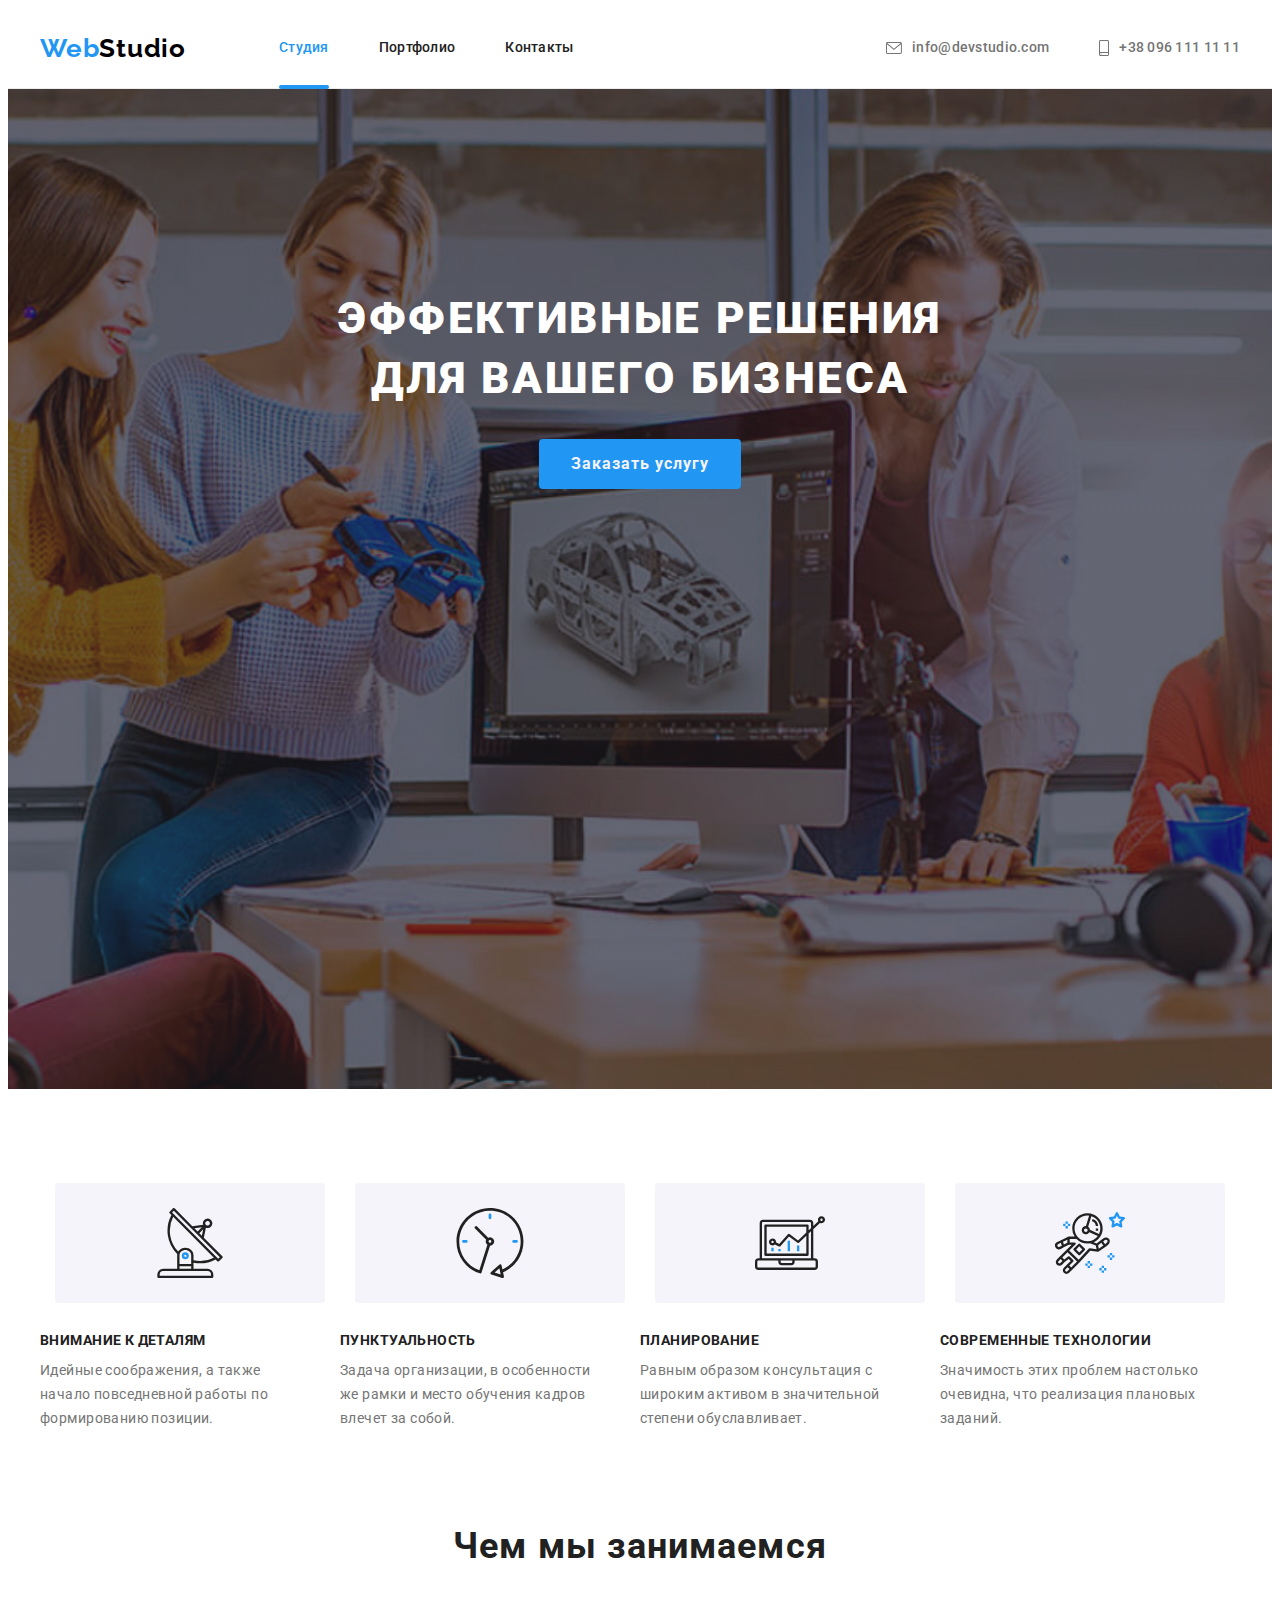
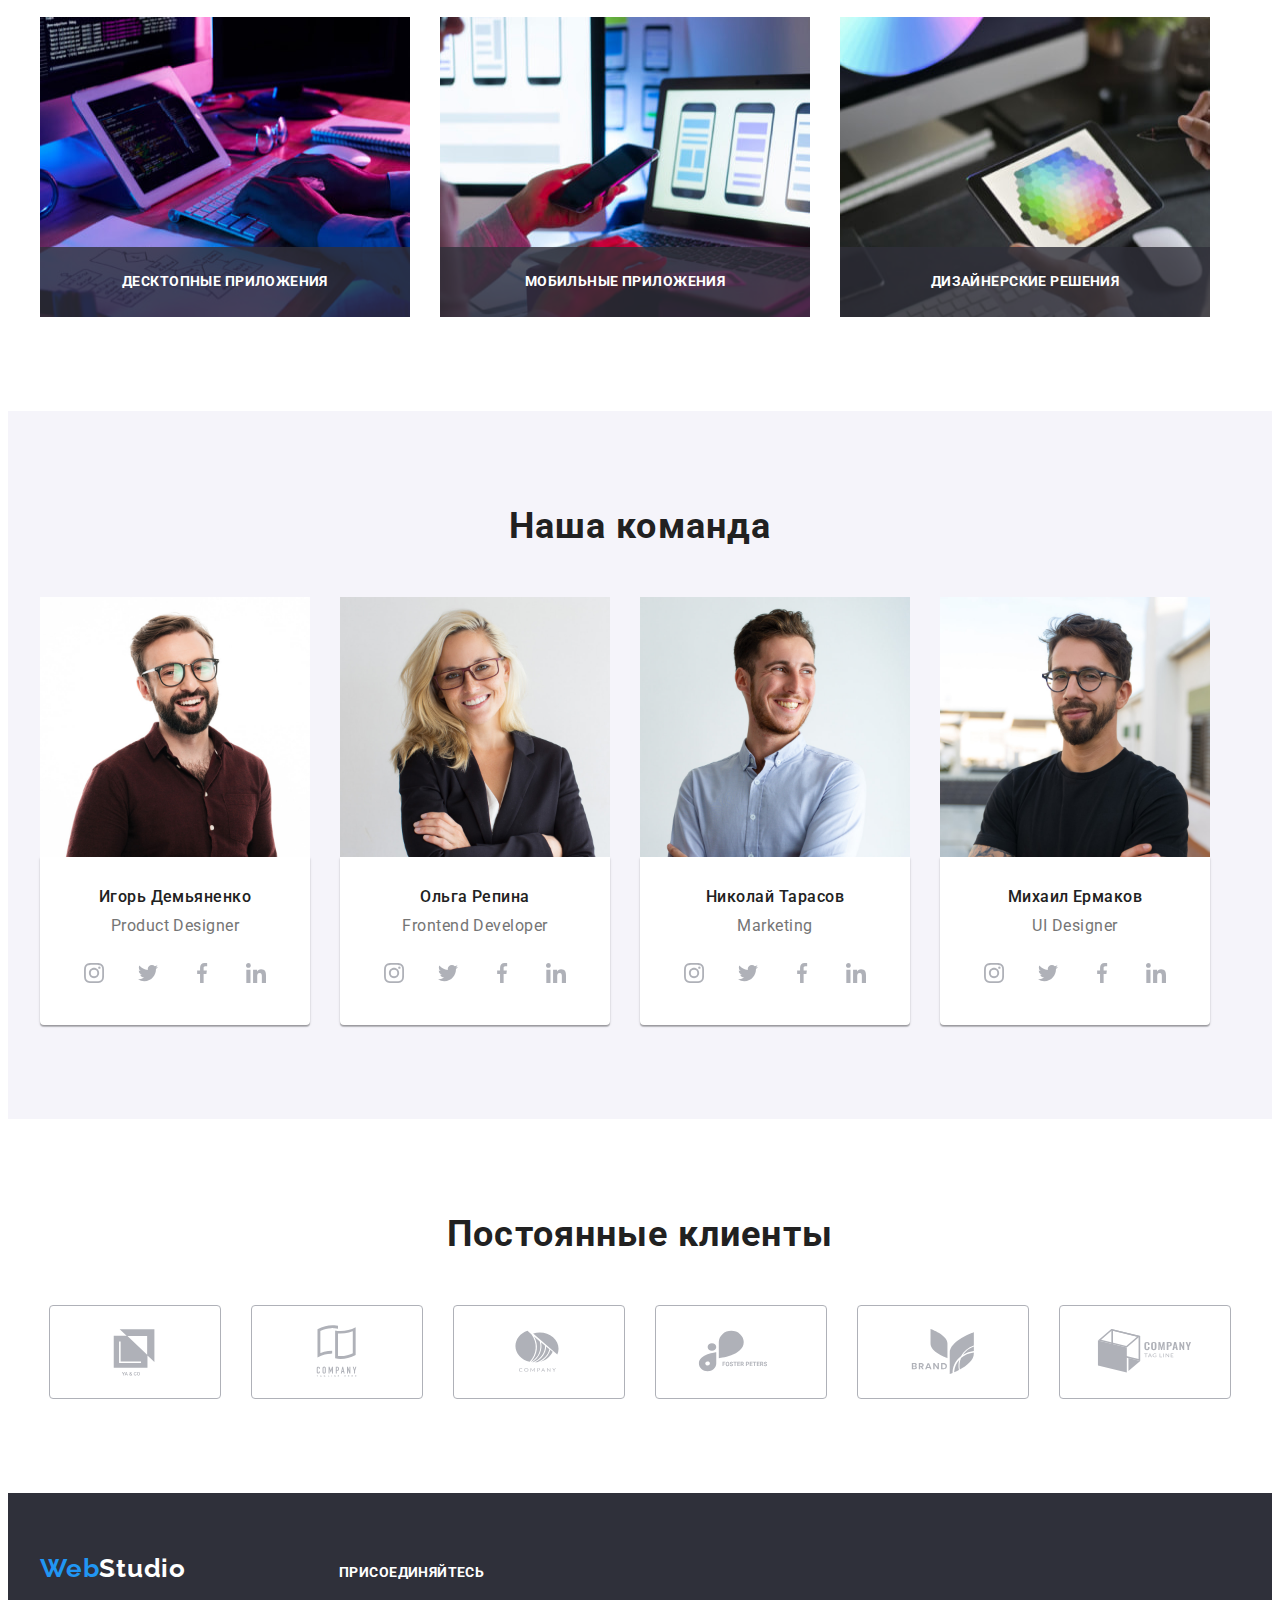
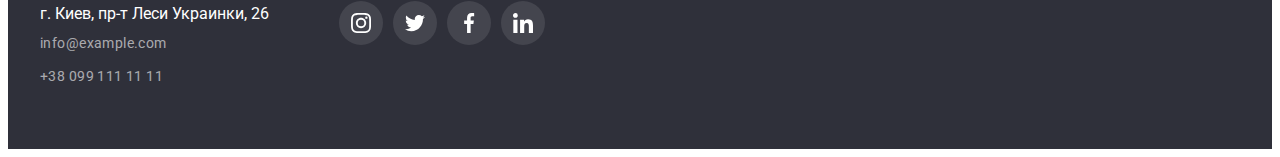
==== index.html @ b703f747 "Initial commit" ====
<!DOCTYPE html>
<html lang="ru">
  <head>
    <meta charset="UTF-8" />
    <meta http-equiv="X-UA-Compatible" content="IE=edge" />
    <meta name="viewport" content="width=device-width, initial-scale=1.0" />
    <title>Web studio</title>
    <link rel="preconnect" href="https://fonts.googleapis.com" />
    <link rel="preconnect" href="https://fonts.gstatic.com" crossorigin />
    <link
      href="https://fonts.googleapis.com/css2?family=Raleway:wght@700&family=Roboto:wght@400;500;700;900&display=swap"
      rel="stylesheet"
    />
    <link
      rel="stylesheet"
      href="https://cdnjs.cloudflare.com/ajax/libs/modern-normalize/1.1.0/modern-normalize.min.css"
      integrity="sha512-wpPYUAdjBVSE4KJnH1VR1HeZfpl1ub8YT/NKx4PuQ5NmX2tKuGu6U/JRp5y+Y8XG2tV+wKQpNHVUX03MfMFn9Q=="
      crossorigin="anonymous"
      referrerpolicy="no-referrer"
    />
    <link rel="stylesheet" href="./css/styles.css" />
  </head>

  <body data-page>
    <!-- Header section -->

    <header class="header">
      <div class="container header-container">
        <a class="logo link" href="./index.html" lang="en"
          >Web<span class="header-logo">Studio</span>
        </a>
        <nav class="header-nav">
          <ul class="header-list list">
            <li class="header-item">
              <a class="header-link link header-link-current" href="./index.html">Студия</a>
            </li>
            <li class="header-item">
              <a class="header-link link" href="./portfolio.html">Портфолио</a>
            </li>
            <li class="header-item"><a class="header-link link" href="#Контакты">Контакты</a></li>
          </ul>
        </nav>
        <ul class="header-contacts list">
          <li class="header-mail">
            <a class="mail-link link" href="mailto:info@devstudio.com"
              ><svg width="16" height="12" class="contact-icon">
                <use href="./images/icons.svg#mail"></use>
              </svg>
              info@devstudio.com</a
            >
          </li>
          <li class="header-phone">
            <a class="phone-link link" href="tel:+380961111111"
              ><svg width="10" height="16" class="contact-icon">
                <use href="./images/icons.svg#smartphone"></use>
              </svg>
              +38 096 111 11 11</a
            >
          </li>
        </ul>
      </div>
    </header>

    <!-- Main section -->
    <main class="main">
      <!-- Hero section -->
      <section class="hero">
        <div class="container">
          <h1 class="hero-title">Эффективные решения для вашего бизнеса</h1>
          <button class="hero-btn" type="button" data-modal-open>Заказать услугу</button>
        </div>
      </section>

      <!-- Benefits section -->
      <section class="benefits section">
        <div class="container benefits-container">
          <ul class="benefits-logo-list list">
            <li class="benefits-logo-item">
              <div class="benefits-logo-container">
                <svg class="benefits-icon" width="70" height="70">
                  <use href="./images/icons.svg#antenna"></use>
                </svg>
              </div>
            </li>
            <li class="benefits-logo-item">
              <div class="benefits-logo-container">
                <svg class="benefits-icon" width="70" height="70">
                  <use href="./images/icons.svg#clock"></use>
                </svg>
              </div>
            </li>
            <li class="benefits-logo-item">
              <div class="benefits-logo-container">
                <svg class="benefits-icon" width="70" height="70">
                  <use href="./images/icons.svg#diagram"></use>
                </svg>
              </div>
            </li>
            <li class="benefits-logo-item">
              <div class="benefits-logo-container">
                <svg class="benefits-icon" width="70" height="70">
                  <use href="./images/icons.svg#astronaut"></use>
                </svg>
              </div>
            </li>
          </ul>
          <h2 class="visually-hidden">Особенности</h2>
          <ul class="benefits-list list">
            <li class="benefits-item">
              <h3 class="benefits-title">Внимание к деталям</h3>
              <p class="benefits-text">
                Идейные соображения, а также начало повседневной работы по формированию позиции.
              </p>
            </li>
            <li class="benefits-item">
              <h3 class="benefits-title">Пунктуальность</h3>
              <p class="benefits-text">
                Задача организации, в особенности же рамки и место обучения кадров влечет за собой.
              </p>
            </li>
            <li class="benefits-item">
              <h3 class="benefits-title">Планирование</h3>
              <p class="benefits-text">
                Равным образом консультация с широким активом в значительной степени обуславливает.
              </p>
            </li>
            <li class="benefits-item">
              <h3 class="benefits-title">Современные технологии</h3>
              <p class="benefits-text">
                Значимость этих проблем настолько очевидна, что реализация плановых заданий.
              </p>
            </li>
          </ul>
        </div>
      </section>

      <!-- About section -->
      <section class="about section">
        <div class="container about-container">
          <h2 class="about-title">Чем мы занимаемся</h2>
          <ul class="about-list list">
            <li class="about-item">
              <img
                class="about-img"
                src="./images/about-work/code.jpg"
                width="370"
                height="300"
                alt="Набор кода"
              />
              <div class="label">
                <p class="label-text">Десктопные приложения</p>
              </div>
            </li>

            <li class="about-item">
              <img
                class="about-img"
                src="./images/about-work/phone-design.jpg"
                width="370"
                height="300"
                alt="Дизайн телефон"
              />
              <div class="label">
                <p class="label-text">Мобильные приложения</p>
              </div>
            </li>

            <li class="about-item">
              <img
                class="about-img"
                src="./images/about-work/graphics.jpg"
                width="370"
                height="300"
                alt="Планшет графика"
              />
              <div class="label">
                <p class="label-text">Дизайнерские решения</p>
              </div>
            </li>
          </ul>
        </div>
      </section>

      <!-- Team section -->
      <section class="team section">
        <div class="container">
          <h2 class="team-title">Наша команда</h2>
          <ul class="team-list list">
            <li class="team-item">
              <img
                class="team-img"
                src="./images/our-team/demianenko.jpg"
                width="270"
                height="260"
                alt="Сотрудник"
              />
              <div class="team-card">
                <h3 class="employee-title">Игорь Демьяненко</h3>
                <p class="team-text" lang="en">Product Designer</p>
                <ul class="social-list list">
                  <li class="social-item">
                    <a
                      class="social-link link"
                      href=""
                      target="_blank"
                      rel="noopener noreferrer"
                      aria-label="instagram"
                    >
                      <svg class="social-icon" width="20" height="20">
                        <use href="./images/icons.svg#instagram"></use>
                      </svg>
                    </a>
                  </li>
                  <li class="social-item">
                    <a
                      class="social-link link"
                      href=""
                      target="_blank"
                      rel="noopener noreferrer"
                      aria-label="twitter"
                    >
                      <svg class="social-icon" width="20" height="20">
                        <use href="./images/icons.svg#twitter"></use>
                      </svg>
                    </a>
                  </li>
                  <li class="social-item">
                    <a
                      class="social-link link"
                      href=""
                      target="_blank"
                      rel="noopener noreferrer"
                      aria-label="facebook"
                    >
                      <svg class="social-icon" width="20" height="20">
                        <use href="./images/icons.svg#facebook"></use>
                      </svg>
                    </a>
                  </li>
                  <li class="social-item">
                    <a
                      class="social-link link"
                      href=""
                      target="_blank"
                      rel="noopener noreferrer"
                      aria-label="instagram"
                    >
                      <svg class="social-icon" width="20" height="20">
                        <use href="./images/icons.svg#linkedin"></use>
                      </svg>
                    </a>
                  </li>
                </ul>
              </div>
            </li>
            <li class="team-item">
              <img
                class="team-img"
                src="./images/our-team/repina.jpg"
                width="270"
                height="260"
                alt="Сотрудник"
              />
              <div class="team-card">
                <h3 class="employee-title">Ольга Репина</h3>
                <p class="team-text" lang="en">Frontend Developer</p>
                <ul class="social-list list">
                  <li class="social-item">
                    <a
                      class="social-link link"
                      href=""
                      target="_blank"
                      rel="noopener noreferrer"
                      aria-label="instagram"
                    >
                      <svg class="social-icon" width="20" height="20">
                        <use href="./images/icons.svg#instagram"></use>
                      </svg>
                    </a>
                  </li>
                  <li class="social-item">
                    <a
                      class="social-link link"
                      href=""
                      target="_blank"
                      rel="noopener noreferrer"
                      aria-label="twitter"
                    >
                      <svg class="social-icon" width="20" height="20">
                        <use href="./images/icons.svg#twitter"></use>
                      </svg>
                    </a>
                  </li>
                  <li class="social-item">
                    <a
                      class="social-link link"
                      href=""
                      target="_blank"
                      rel="noopener noreferrer"
                      aria-label="facebook"
                    >
                      <svg class="social-icon" width="20" height="20">
                        <use href="./images/icons.svg#facebook"></use>
                      </svg>
                    </a>
                  </li>
                  <li class="social-item">
                    <a
                      class="social-link link"
                      href=""
                      target="_blank"
                      rel="noopener noreferrer"
                      aria-label="likedin"
                    >
                      <svg class="social-icon" width="20" height="20">
                        <use href="./images/icons.svg#linkedin"></use>
                      </svg>
                    </a>
                  </li>
                </ul>
              </div>
            </li>
            <li class="team-item">
              <img
                class="team-img"
                src="./images/our-team/tarasov.jpg"
                width="270"
                height="260"
                alt="Сотрудник"
              />
              <div class="team-card">
                <h3 class="employee-title">Николай Тарасов</h3>
                <p class="team-text" lang="en">Marketing</p>
                <ul class="social-list list">
                  <li class="social-item">
                    <a
                      class="social-link"
                      href=""
                      target="_blank"
                      rel="noopener noreferrer"
                      aria-label="instagram"
                    >
                      <svg class="social-icon" width="20" height="20">
                        <use href="./images/icons.svg#instagram"></use>
                      </svg>
                    </a>
                  </li>
                  <li class="social-item">
                    <a
                      class="social-link link"
                      href=""
                      target="_blank"
                      rel="noopener noreferrer"
                      aria-label="twitter"
                    >
                      <svg class="social-icon" width="20" height="20">
                        <use href="./images/icons.svg#twitter"></use>
                      </svg>
                    </a>
                  </li>
                  <li class="social-item">
                    <a
                      class="social-link link"
                      href=""
                      target="_blank"
                      rel="noopener noreferrer"
                      aria-label="facebook"
                    >
                      <svg class="social-icon" width="20" height="20">
                        <use href="./images/icons.svg#facebook"></use>
                      </svg>
                    </a>
                  </li>
                  <li class="social-item">
                    <a
                      class="social-link link"
                      href=""
                      target="_blank"
                      rel="noopener noreferrer"
                      aria-label="linkedin"
                    >
                      <svg class="social-icon" width="20" height="20">
                        <use href="./images/icons.svg#linkedin"></use>
                      </svg>
                    </a>
                  </li>
                </ul>
              </div>
            </li>
            <li class="team-item">
              <img
                class="team-img"
                src="./images/our-team/ermakov.jpg"
                width="270"
                height="260"
                alt="Сотрудник"
              />
              <div class="team-card">
                <h3 class="employee-title">Михаил Ермаков</h3>
                <p class="team-text" lang="en">UI Designer</p>
                <ul class="social-list list">
                  <li class="social-item">
                    <a
                      class="social-link"
                      href=""
                      target="_blank"
                      rel="noopener noreferrer"
                      aria-label="instagram"
                    >
                      <svg class="social-icon" width="20" height="20">
                        <use href="./images/icons.svg#instagram"></use>
                      </svg>
                    </a>
                  </li>
                  <li class="social-item">
                    <a
                      class="social-link link"
                      href=""
                      target="_blank"
                      rel="noopener noreferrer"
                      aria-label="twitter"
                    >
                      <svg class="social-icon" width="20" height="20">
                        <use href="./images/icons.svg#twitter"></use>
                      </svg>
                    </a>
                  </li>
                  <li class="social-item">
                    <a
                      class="social-link link"
                      href=""
                      target="_blank"
                      rel="noopener noreferrer"
                      aria-label="facebook"
                    >
                      <svg class="social-icon" width="20" height="20">
                        <use href="./images/icons.svg#facebook"></use>
                      </svg>
                    </a>
                  </li>
                  <li class="social-item">
                    <a
                      class="social-link link"
                      href=""
                      target="_blank"
                      rel="noopener noreferrer"
                      aria-label="linkedin"
                    >
                      <svg class="social-icon" width="20" height="20">
                        <use href="./images/icons.svg#linkedin"></use>
                      </svg>
                    </a>
                  </li>
                </ul>
              </div>
            </li>
          </ul>
        </div>
      </section>

      <!-- Clients -->
      <section class="clients section">
        <div class="container">
          <h2 class="clients-title">Постоянные клиенты</h2>
          <ul class="clients-list list">
            <li class="clients-item">
              <a
                class="clients-link link"
                href=""
                target="_blank"
                rel="noopener noreferrer"
                aria-label="company YA&CO"
              >
                <svg class="clients-icon" width="106" height="60">
                  <use href="./images/icons.svg#logo1"></use>
                </svg>
              </a>
            </li>
            <li class="clients-item">
              <a
                class="clients-link link"
                href=""
                target="_blank"
                rel="noopener noreferrer"
                aria-label="company Tagline Here"
              >
                <svg class="clients-icon" width="106" height="60">
                  <use href="./images/icons.svg#logo2"></use>
                </svg>
              </a>
            </li>
            <li class="clients-item">
              <a
                class="clients-link link"
                href=""
                target="_blank"
                rel="noopener noreferrer"
                aria-label="Company"
              >
                <svg class="clients-icon" width="106" height="60">
                  <use href="./images/icons.svg#logo3"></use>
                </svg>
              </a>
            </li>
            <li class="clients-item">
              <a
                class="clients-link link"
                href=""
                target="_blank"
                rel="noopener noreferrer"
                aria-label="company Foster Peters"
              >
                <svg class="clients-icon" width="106" height="60">
                  <use href="./images/icons.svg#logo4"></use>
                </svg>
              </a>
            </li>
            <li class="clients-item">
              <a
                class="clients-link link"
                href=""
                target="_blank"
                rel="noopener noreferrer"
                aria-label="Company Brand"
              >
                <svg class="clients-icon" width="106" height="60">
                  <use href="./images/icons.svg#logo5"></use>
                </svg>
              </a>
            </li>
            <li class="clients-item">
              <a
                class="clients-link link"
                href=""
                target="_blank"
                rel="noopener noreferrer"
                aria-label="company Tag Line"
              >
                <svg class="clients-icon" width="106" height="60">
                  <use href="./images/icons.svg#logo6"></use>
                </svg>
              </a>
            </li>
          </ul>
        </div>
      </section>
    </main>

    <!-- Footer section -->
    <footer class="footer" id="Контакты">
      <div class="container footer-container">
        <div class="footer-box">
          <a class="logo link" href="./index.html" lang="en"
            >Web<span class="footer-logo">Studio</span>
          </a>
          <address class="footer-address">
            <ul class="footer-list list">
              <li class="footer-item">
                <a
                  class="address-link link"
                  href="https://goo.gl/maps/opvbCCuK2W5cB6Hv9"
                  target="_blank"
                  title="Гугл мaп"
                  rel="_norefferer noopener"
                  >г. Киев, пр-т Леси Украинки, 26</a
                >
              </li>
              <li class="footer-item">
                <a class="footer-link link" href="mailto:info@example.com">info@example.com</a>
              </li>
              <li class="footer-item">
                <a class="footer-link link" href="tel:+380991111111"> +38 099 111 11 11</a>
              </li>
            </ul>
          </address>
        </div>
        <div class="footer-box">
          <h3 class="footer-title">Присоединяйтесь</h3>
          <ul class="box-list list">
            <li class="box-item">
              <a
                class="box-link link"
                href=""
                target="_blank"
                rel="noopener noreferrer"
                aria-label="instagram"
              >
                <svg class="box-icon" width="20" height="20">
                  <use href="./images/icons.svg#instagram"></use>
                </svg>
              </a>
            </li>
            <li class="box-item">
              <a
                class="box-link link"
                href=""
                target="_blank"
                rel="noopener noreferrer"
                aria-label="twitter"
              >
                <svg class="box-icon" width="20" height="20">
                  <use href="./images/icons.svg#twitter"></use>
                </svg>
              </a>
            </li>
            <li class="box-item">
              <a
                class="box-link link"
                href=""
                target="_blank"
                rel="noopener noreferrer"
                aria-label="facebook"
              >
                <svg class="box-icon" width="20" height="20">
                  <use href="./images/icons.svg#facebook"></use>
                </svg>
              </a>
            </li>
            <li class="box-item">
              <a
                class="box-link link"
                href=""
                target="_blank"
                rel="noopener noreferrer"
                aria-label="linkedin"
              >
                <svg class="box-icon" width="20" height="20">
                  <use href="./images/icons.svg#linkedin"></use>
                </svg>
              </a>
            </li>
          </ul>
        </div>
      </div>
    </footer>

    <!-- Modal window -->

    <div class="backdrop is-hidden" data-modal>
      <div class="modal">
        <button class="modal-btn" data-modal-close>
          <svg class="modal-btn-icon" width="18" height="18">
            <use href="./images/icons.svg#close-modal"></use>
          </svg>
        </button>
      </div>
    </div>

    <script src="./js/modal.js"></script>
  </body>
</html>
---- css/styles.css ----
:root {
  /* fonts */
  --main-font: 'Roboto', sans-serif;
  --secondary-font: 'Raleway', sans-serif;
  /* text colors */
  --main-txt-clr: #757575;
  --secondary-light-txt-clr: #ffffff;
  --secondary-dark-txt-clr: #212121;
  --accent-txt-color: #2196f3;
  --logo-txt-clr: #000000;
  /* bg colors */
  --dark-bg-clr: #2f303a;
  --light-bg-clr: #f5f4fa;
  --hover-btn-clt: #188ce8;
  /* others */
  --animation-fast: 250ms cubic-bezier(0.4, 0, 0.2, 1);
}

body {
  font-family: var(--main-font);
  color: var(--main-txt-clr);
}

.no-scroll {
  overflow: hidden;
}

/* Based styles */

.container {
  width: 1200px;
  padding-left: 15px;
  padding-right: 15px;
  margin-left: auto;
  margin-right: auto;
}

.section {
  padding-top: 94px;
  padding-bottom: 94px;
}

.visually-hidden {
  position: absolute;
  width: 1px;
  height: 1px;
  margin: -1px;
  border: 0;
  padding: 0;

  white-space: nowrap;
  clip-path: inset(100%);
  clip: rect(0 0 0 0);
  overflow: hidden;
}

/* Reset styles */

h1,
h2,
h3,
h4,
h5,
h6,
p {
  margin: 0;
}

.link {
  text-decoration: none;
  color: currentColor;
}

.list {
  margin: 0;
  padding: 0;
  list-style: none;
}

img {
  display: block;
}

/* Header section */
.header-container {
  display: flex;
  align-items: center;
}

.logo {
  font-family: 'Raleway';
  font-style: normal;
  font-weight: 700;
  font-size: 26px;
  line-height: 1.19;
  letter-spacing: 0.03em;
  color: var(--accent-txt-color);
}

.header-logo {
  color: var(--logo-txt-clr);
}

.header-nav {
  margin-right: auto;
  margin-left: 93px;
}

.header-list {
  display: flex;
  gap: 50px;
}

.header-item {
  position: relative;
}

.header-contacts {
  display: flex;
}

.header-mail {
  margin-right: 50px;
}

.header-link,
.mail-link,
.phone-link {
  padding-top: 32px;
  padding-bottom: 32px;
  display: block;
  font-weight: 500;
  font-size: 14px;
  line-height: 1.14;
  letter-spacing: 0.02em;
  color: var(--secondary-dark-txt-clr);
  transition: color var(--animation-fast);
}

.header-link:hover,
.header-link:focus {
  color: var(--accent-txt-color);
}

.header-link-current {
  color: var(--accent-txt-color);
}

.header-link-current::after {
  position: absolute;
  z-index: 100;

  content: '';
  left: 0;
  bottom: -1px;
  width: 100%;
  height: 4px;
  background: var(--accent-txt-color);
  border-radius: 2px;
}

.mail-link,
.phone-link {
  color: inherit;
  display: flex;
  align-items: center;
  transition: color var(--animation-fast);
}

.mail-link:hover,
.mail-link:focus {
  color: var(--accent-txt-color);
}

.phone-link:hover,
.phone-link:focus {
  color: var(--accent-txt-color);
}

.contact-icon {
  fill: currentColor;
  margin-right: 10px;
  justify-content: center;
}

.header {
  border-bottom: 1px solid #ececec;
}

/* hero section */
.hero,
.footer {
  background: var(--dark-bg-clr);
}

.hero {
  padding-top: 200px;
  padding-bottom: 200px;
  max-width: 1600px;
  height: 600px;
  margin-left: auto;
  margin-right: auto;
  background-image: linear-gradient(to right, rgba(47, 48, 58, 0.4), rgba(47, 48, 58, 0.4)),
    url(../images/hero.jpg);
  background-repeat: no-repeat;
  background-position: center;
  background-size: cover;
}

.hero-title {
  max-width: 696px;
  margin: 0 auto;
  margin-bottom: 30px;
  font-weight: 900;
  font-size: 44px;
  line-height: 1.36;
  text-align: center;
  letter-spacing: 0.06em;
  text-transform: uppercase;
  color: var(--secondary-light-txt-clr);
}

.hero-btn,
.portfolio-btn {
  font-family: inherit;
  cursor: pointer;
  border: none;
}

.hero-btn {
  margin: 0 auto;
  display: block;
  min-width: 200px;
  min-height: 50px;
  padding: 10px 32px;
  border-radius: 4px;
  background-color: var(--accent-txt-color);
  font-weight: 700;
  font-size: 16px;
  line-height: 1.88;
  letter-spacing: 0.06em;
  color: var(--light-bg-clr);
  transition: background-color var(--animation-fast);
}

.hero-btn:hover,
.hero-btn:focus {
  color: var(--secondary-light-txt-clr);
  background-color: var(--hover-btn-clt);
}

/* Benefits section */

.benefits-logo-list {
  display: flex;
  align-items: center;
  justify-content: center;
  gap: 30px;
  margin-bottom: 30px;
}

.benefits-logo-container {
  display: flex;
  align-items: center;
  justify-content: center;
  width: 270px;
  height: 120px;
  background-color: var(--light-bg-clr);
  border-radius: 4px;
  gap: 30px;
}

.benefits {
  padding-bottom: 0;
}

.benefits-container {
  align-items: center;
}

.benefits-list {
  display: flex;
  gap: 30px;
}

.benefits-item {
  max-width: 270px;
}

.benefits-title {
  margin-bottom: 10px;
  font-weight: 700;
  font-size: 14px;
  line-height: 1.14;
  letter-spacing: 0.03em;
  text-transform: uppercase;
  color: var(--secondary-dark-txt-clr);
}

.benefits-text {
  font-size: 14px;
  line-height: 1.71;
  letter-spacing: 0.03em;
}

/* About section */

.about-list {
  display: flex;
  gap: 30px;
}

.about-item {
  position: relative;
}

.about-title,
.team-title,
.clients-title {
  margin-bottom: 50px;
  font-weight: 700;
  font-size: 36px;
  line-height: 1.17;
  text-align: center;
  letter-spacing: 0.03em;
  color: var(--secondary-dark-txt-clr);
}

.label {
  display: flex;
  align-items: center;
  justify-content: center;
  position: absolute;
  left: 0;
  bottom: 0;
  width: 100%;
  height: 70px;
  background: rgba(47, 48, 58, 0.8);
}

.label-text {
  font-weight: 700;
  font-size: 14px;
  line-height: 1.14;
  letter-spacing: 0.03em;
  text-transform: uppercase;
  color: var(--secondary-light-txt-clr);
}

/* Team section */

.team {
  background: var(--light-bg-clr);
}

.team-list {
  display: flex;
  flex-wrap: wrap;
  gap: 30px;
}
/* .team-list {
  flex-basis: calc((100% - 30px * 3) / 4);
} */
.team-card {
  padding: 30px 5px 30px 5px;
  border-radius: 0px 0px 4px 4px;
  background: #ffffff;
  box-shadow: 0px 1px 3px rgba(0, 0, 0, 0.12), 0px 1px 1px rgba(0, 0, 0, 0.14),
    0px 2px 1px rgba(0, 0, 0, 0.2);
}

.employee-title {
  margin-bottom: 10px;
  font-weight: 500;
  font-size: 16px;
  line-height: 1.19;
  text-align: center;
  letter-spacing: 0.03em;
  color: var(--secondary-dark-txt-clr);
}

.team-text {
  font-size: 16px;
  line-height: 1.19;
  text-align: center;
  letter-spacing: 0.03em;
  margin-bottom: 16px;
}

.social-list {
  display: flex;
  align-items: center;
  justify-content: center;
  gap: 10px;
}

.social-link {
  display: flex;
  align-items: center;
  justify-content: center;
  color: var(--main-txt-clr);
  width: 44px;
  height: 44px;
  background-color: #ffffff;
  border-radius: 50%;
  transition: background-color var(--animation-fast);
}

.social-icon {
  fill: #afb1b8;
  transition: fill var(--animation-fast);
}

.social-link:hover,
.social-link:focus {
  background-color: #2196f3;
}

.social-link:hover .social-icon {
  fill: #ffffff;
}

.social-link:focus .social-icon {
  fill: #ffffff;
}

/* Clients section */

.clients-list {
  display: flex;
  align-items: center;
  justify-content: center;
  gap: 30px;
}

.clients-link {
  display: flex;
  align-items: center;
  justify-content: center;
  width: 170px;
  height: 92px;
  border: 1px solid #afb1b8;
  border-radius: 4px;
  transition: border var(--animation-fast);
}

.clients-link:hover,
.clients-link:focus {
  border: 1px solid #2196f3;
}

.clients-link:hover .clients-icon {
  fill: #2196f3;
}

.clients-link:focus .clients-icon {
  fill: #2196f3;
}

.clients-icon {
  fill: #afb1b8;
  transition: fill var(--animation-fast);
}

/* Footer section */

.footer-logo {
  color: var(--secondary-light-txt-clr);
}

.footer {
  padding-top: 60px;
  padding-bottom: 60px;
}

.footer-item {
  margin-bottom: 9px;
}

.footer-item:last-child {
  margin-bottom: 0;
}

.footer-address {
  margin-top: 20px;
}

.address-link {
  font-style: normal;
  color: var(--secondary-light-txt-clr);
}

.footer-link {
  font-style: normal;
  font-size: 14px;
  line-height: 1.71;
  letter-spacing: 0.03em;
  color: rgba(255, 255, 255, 0.6);
  transition: color var(--animation-fast);
}

.footer-link:hover,
.footer-link:focus {
  color: var(--secondary-light-txt-clr);
}

.footer-title {
  font-family: 'Roboto';
  font-style: normal;
  font-weight: 700;
  font-size: 14px;
  line-height: 1.14;
  letter-spacing: 0.03em;
  text-transform: uppercase;
  color: var(--secondary-light-txt-clr);
  margin-bottom: 20px;
}

.footer-container {
  display: flex;
  gap: 70px;
  align-items: baseline;
}

.box-list {
  display: flex;
  align-items: center;
  justify-content: center;
  gap: 10px;
}

.box-link {
  display: flex;
  align-items: center;
  justify-content: center;
  width: 44px;
  height: 44px;
  border-radius: 50%;
  background-color: rgba(255, 255, 255, 0.1);
  transition: background-color var(--animation-fast);
}

.box-icon {
  fill: #ffffff;
}

.box-link:hover,
.box-link:focus {
  background-color: #2196f3;
}

/* Portfolio page */

.btn-list {
  display: flex;
  gap: 8px;
  justify-content: center;
  margin-bottom: 50px;
}

.portfolio-btn {
  padding: 6px 22px;
  border-radius: 4px;
  font-weight: 500;
  font-size: 16px;
  line-height: 1.63;
  letter-spacing: 0.03em;
  color: var(--secondary-dark-txt-clr);
  background-color: var(--light-bg-clr);
  transition: background-color var(--animation-fast), color var(--animation-fast),
    box-shadow var(--animation-fast);
}

.portfolio-btn:hover,
.portfolio-btn:focus {
  background-color: var(--accent-txt-color);
  color: var(--secondary-light-txt-clr);
  box-shadow: 0px 3px 1px rgba(0, 0, 0, 0.1), 0px 1px 2px rgba(0, 0, 0, 0.08),
    0px 2px 2px rgba(0, 0, 0, 0.12);
}

.portfolio-list {
  display: flex;
  flex-wrap: wrap;
  gap: 30px;
}

.portfolio-link {
  display: block;
  transition: box-shadow var(--animation-fast);
}

.portfolio-link:hover,
.portfolio-link:focus {
  box-shadow: 0px 1px 1px rgba(0, 0, 0, 0.12), 0px 4px 4px rgba(0, 0, 0, 0.06),
    1px 4px 6px rgba(0, 0, 0, 0.16);
}

.work-item {
  flex-basis: calc((100% - 30px * 2) / 3);
}

.portfolio-title {
  margin-bottom: 4px;
  font-weight: 700;
  font-size: 18px;
  line-height: 2;
  letter-spacing: 0.06em;
  color: var(--secondary-dark-txt-clr);
}

.portfolio-text {
  font-size: 16px;
  line-height: 1.88;
  letter-spacing: 0.03em;
}

.potfolio-border {
  padding: 20px 24px 20px 24px;
  border: 1px solid #eeeeee;
  border-top: none;
}

/* Overlay */

.card-box {
  position: relative;
  overflow: hidden;
}

.overlay {
  position: absolute;
  left: 0;
  top: 0;
  width: 100%;
  height: 100%;
  padding: 63px 24px;
  background-color: rgba(33, 150, 243, 0.9);
  transform: translateY(100%);
  transition: transform var(--animation-fast);
}

.overlay-text {
  text-align: left;
  font-size: 18px;
  line-height: 1.56;
  letter-spacing: 0.03em;
  color: var(--secondary-light-txt-clr);
}

.portfolio-link:hover .overlay {
  transform: translateY(0);
}

.portfolio-link:focus .overlay {
  transform: translateY(0);
}

/* Modal */

.backdrop {
  /* display: flex;
  align-items: center;
  justify-content: center; */
  position: fixed;
  left: 0;
  top: 0;
  width: 100%;
  height: 100%;
  background-color: rgba(0, 0, 0, 0.2);
  z-index: 1000;
  opacity: 1;
  visibility: visible;
  transition: 500ms cubic-bezier(0.4, 0, 0.2, 1);
}

.backdrop.is-hidden {
  opacity: 0;
  visibility: hidden;
  pointer-events: none;
}

.backdrop.is-hidden .modal {
  opacity: 0;
  transform: translate(-50%, -50%) scale(0.3);
}

.modal {
  position: absolute;
  left: 50%;
  top: 50%;
  width: 528px;
  height: 581px;
  background-color: var(--secondary-light-txt-clr);
  box-shadow: 0px 1px 3px rgba(0, 0, 0, 0.12), 0px 1px 1px rgba(0, 0, 0, 0.14),
    0px 2px 1px rgba(0, 0, 0, 0.2);
  border-radius: 4px;
  opacity: 1;
  transform: translate(-50%, -50%) scale(0.9);
  transition: transform 500ms cubic-bezier(0.4, 0, 0.2, 1),
    opacity 500ms cubic-bezier(0.4, 0, 0.2, 1);
}

.modal-btn {
  display: flex;
  align-items: center;
  justify-content: center;
  position: absolute;
  width: 30px;
  height: 30px;
  top: 8px;
  right: 8px;
  padding: 0;
  background-color: var(--secondary-light-txt-clr);
  border-radius: 50%;
  border: 1px solid rgba(0, 0, 0, 0.1);
  cursor: pointer;
}
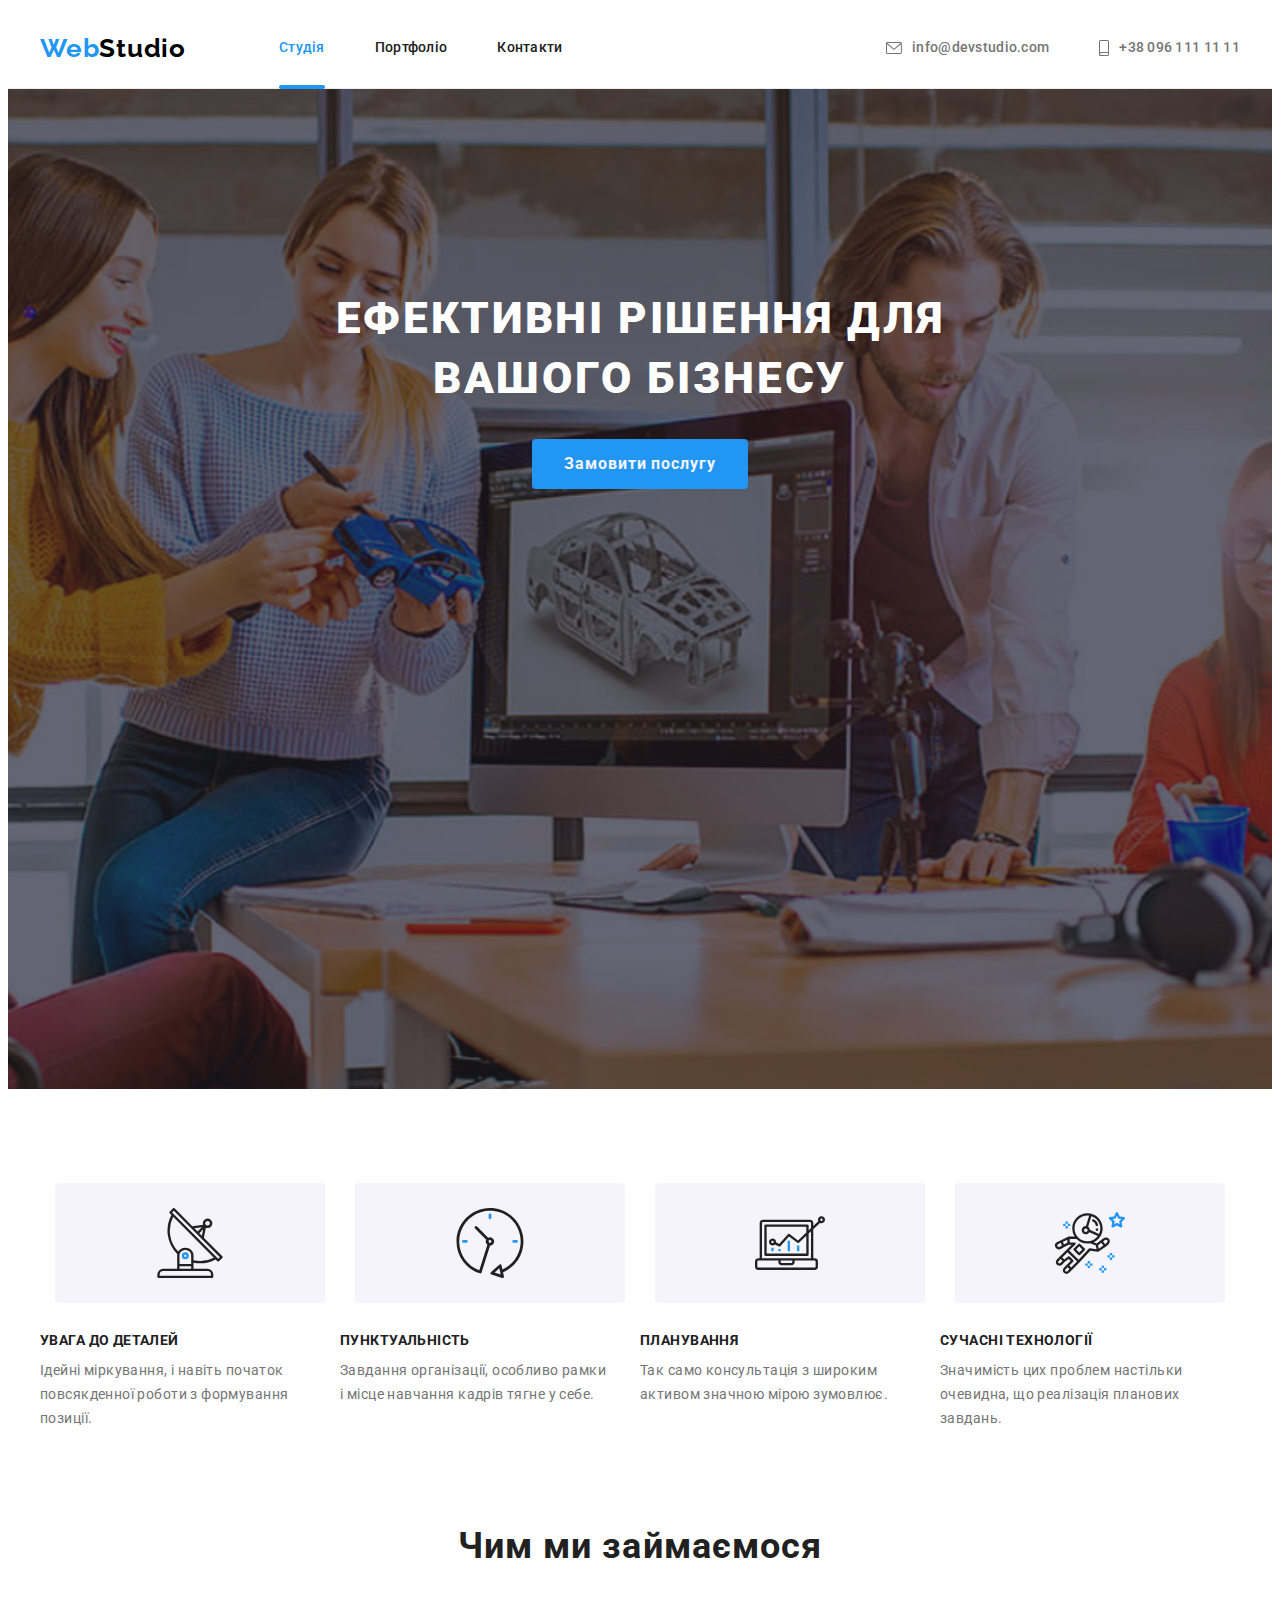
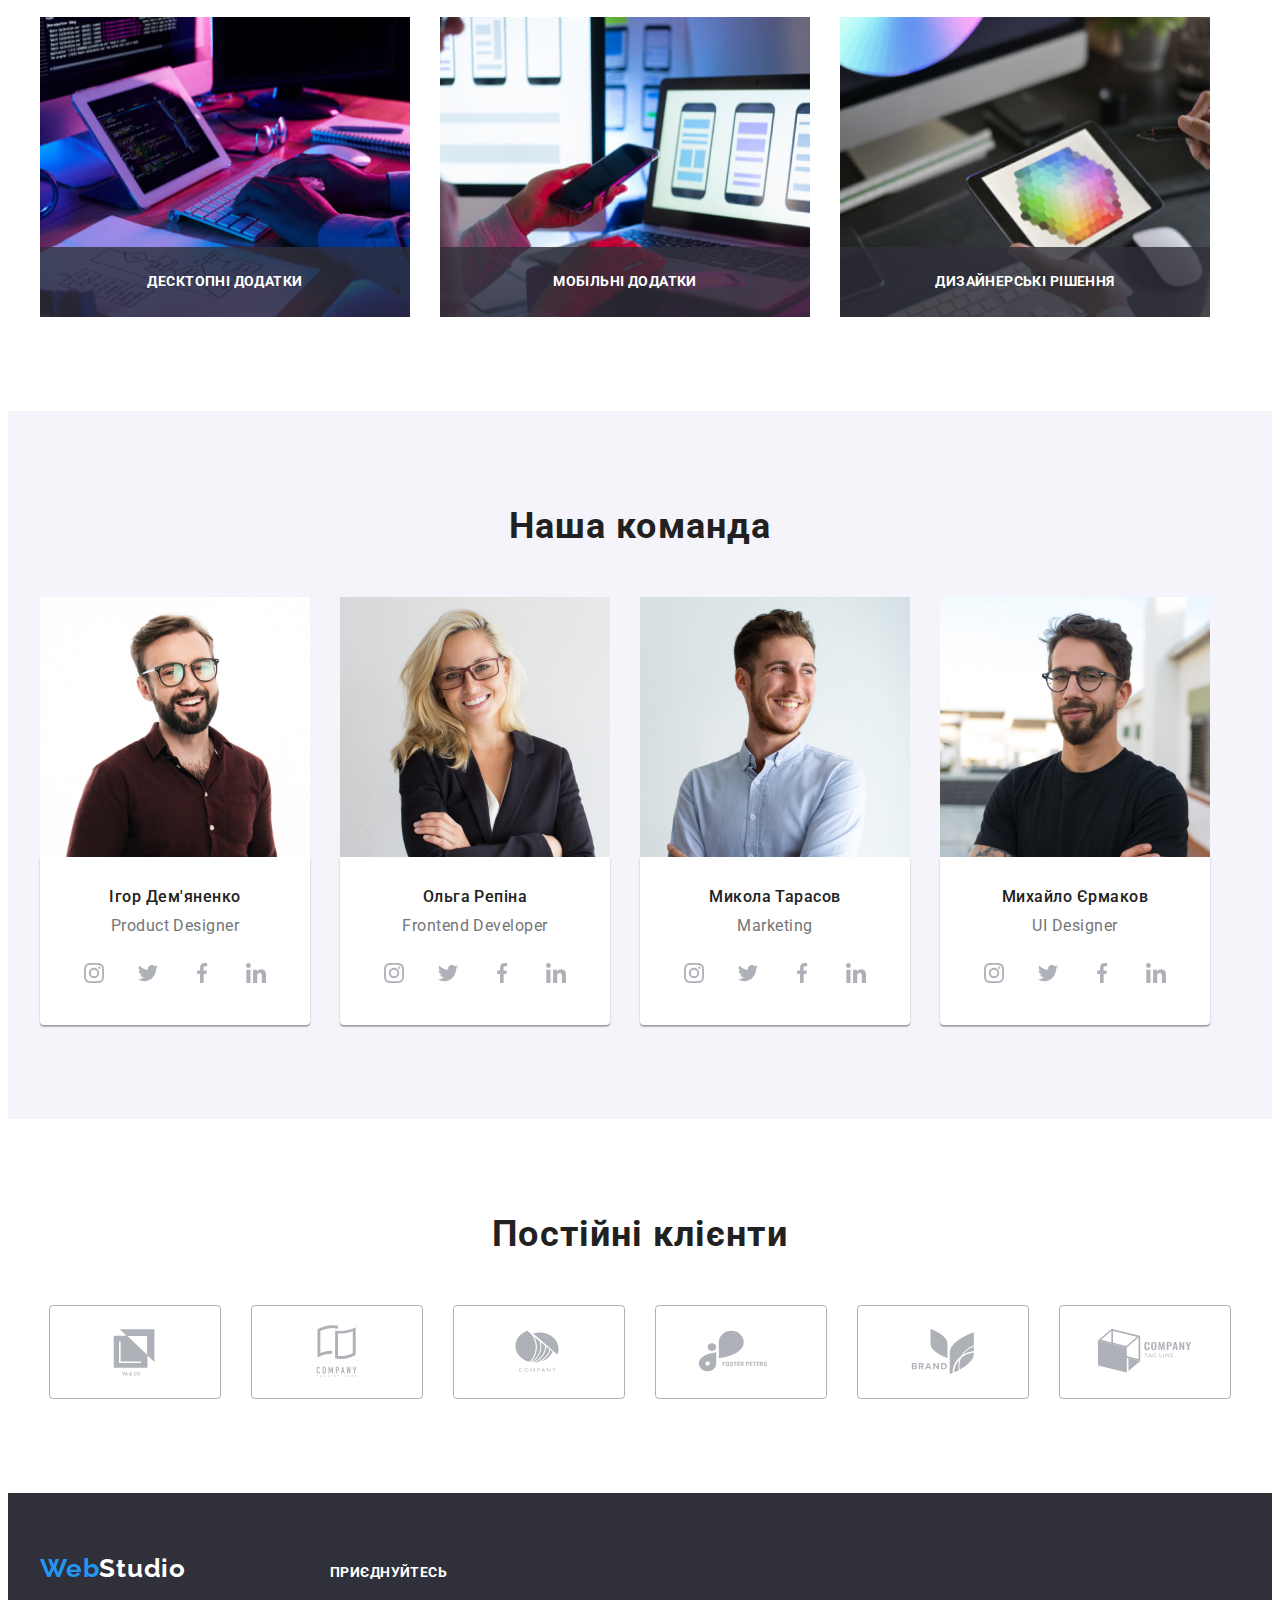
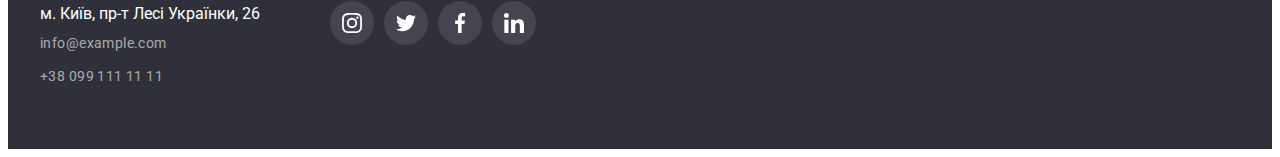
==== commit 3d6acc45: "translate into ukr" ====
--- a/index.html
+++ b/index.html
@@ -1,5 +1,5 @@
 <!DOCTYPE html>
-<html lang="ru">
+<html lang="uk">
   <head>
     <meta charset="UTF-8" />
     <meta http-equiv="X-UA-Compatible" content="IE=edge" />
@@ -32,12 +32,12 @@
         <nav class="header-nav">
           <ul class="header-list list">
             <li class="header-item">
-              <a class="header-link link header-link-current" href="./index.html">Студия</a>
+              <a class="header-link link header-link-current" href="./index.html">Студія</a>
             </li>
             <li class="header-item">
-              <a class="header-link link" href="./portfolio.html">Портфолио</a>
-            </li>
-            <li class="header-item"><a class="header-link link" href="#Контакты">Контакты</a></li>
+              <a class="header-link link" href="./portfolio.html">Портфоліо</a>
+            </li>
+            <li class="header-item"><a class="header-link link" href="#Контакты">Контакти</a></li>
           </ul>
         </nav>
         <ul class="header-contacts list">
@@ -66,8 +66,8 @@
       <!-- Hero section -->
       <section class="hero">
         <div class="container">
-          <h1 class="hero-title">Эффективные решения для вашего бизнеса</h1>
-          <button class="hero-btn" type="button" data-modal-open>Заказать услугу</button>
+          <h1 class="hero-title">Ефективні рішення для вашого бізнесу</h1>
+          <button class="hero-btn" type="button" data-modal-open>Замовити послугу</button>
         </div>
       </section>
 
@@ -104,30 +104,30 @@
               </div>
             </li>
           </ul>
-          <h2 class="visually-hidden">Особенности</h2>
+          <h2 class="visually-hidden">Особливості</h2>
           <ul class="benefits-list list">
             <li class="benefits-item">
-              <h3 class="benefits-title">Внимание к деталям</h3>
+              <h3 class="benefits-title">УВАГА ДО ДЕТАЛЕЙ</h3>
               <p class="benefits-text">
-                Идейные соображения, а также начало повседневной работы по формированию позиции.
+                Ідейні міркування, і навіть початок повсякденної роботи з формування позиції.
               </p>
             </li>
             <li class="benefits-item">
-              <h3 class="benefits-title">Пунктуальность</h3>
+              <h3 class="benefits-title">ПУНКТУАЛЬНІСТЬ</h3>
               <p class="benefits-text">
-                Задача организации, в особенности же рамки и место обучения кадров влечет за собой.
+                Завдання організації, особливо рамки і місце навчання кадрів тягне у себе.
               </p>
             </li>
             <li class="benefits-item">
-              <h3 class="benefits-title">Планирование</h3>
+              <h3 class="benefits-title">ПЛАНУВАННЯ</h3>
               <p class="benefits-text">
-                Равным образом консультация с широким активом в значительной степени обуславливает.
+                Так само консультація з широким активом значною мірою зумовлює.
               </p>
             </li>
             <li class="benefits-item">
-              <h3 class="benefits-title">Современные технологии</h3>
+              <h3 class="benefits-title">СУЧАСНІ ТЕХНОЛОГІЇ</h3>
               <p class="benefits-text">
-                Значимость этих проблем настолько очевидна, что реализация плановых заданий.
+                Значимість цих проблем настільки очевидна, що реалізація планових завдань.
               </p>
             </li>
           </ul>
@@ -137,7 +137,7 @@
       <!-- About section -->
       <section class="about section">
         <div class="container about-container">
-          <h2 class="about-title">Чем мы занимаемся</h2>
+          <h2 class="about-title">Чим ми займаємося</h2>
           <ul class="about-list list">
             <li class="about-item">
               <img
@@ -148,7 +148,7 @@
                 alt="Набор кода"
               />
               <div class="label">
-                <p class="label-text">Десктопные приложения</p>
+                <p class="label-text">Десктопні додатки</p>
               </div>
             </li>
 
@@ -161,7 +161,7 @@
                 alt="Дизайн телефон"
               />
               <div class="label">
-                <p class="label-text">Мобильные приложения</p>
+                <p class="label-text">Мобільні додатки</p>
               </div>
             </li>
 
@@ -174,7 +174,7 @@
                 alt="Планшет графика"
               />
               <div class="label">
-                <p class="label-text">Дизайнерские решения</p>
+                <p class="label-text">Дизайнерські рішення</p>
               </div>
             </li>
           </ul>
@@ -195,7 +195,7 @@
                 alt="Сотрудник"
               />
               <div class="team-card">
-                <h3 class="employee-title">Игорь Демьяненко</h3>
+                <h3 class="employee-title">Ігор Дем'яненко</h3>
                 <p class="team-text" lang="en">Product Designer</p>
                 <ul class="social-list list">
                   <li class="social-item">
@@ -262,7 +262,7 @@
                 alt="Сотрудник"
               />
               <div class="team-card">
-                <h3 class="employee-title">Ольга Репина</h3>
+                <h3 class="employee-title">Ольга Репіна</h3>
                 <p class="team-text" lang="en">Frontend Developer</p>
                 <ul class="social-list list">
                   <li class="social-item">
@@ -329,7 +329,7 @@
                 alt="Сотрудник"
               />
               <div class="team-card">
-                <h3 class="employee-title">Николай Тарасов</h3>
+                <h3 class="employee-title">Микола Тарасов</h3>
                 <p class="team-text" lang="en">Marketing</p>
                 <ul class="social-list list">
                   <li class="social-item">
@@ -396,7 +396,7 @@
                 alt="Сотрудник"
               />
               <div class="team-card">
-                <h3 class="employee-title">Михаил Ермаков</h3>
+                <h3 class="employee-title">Михайло Єрмаков</h3>
                 <p class="team-text" lang="en">UI Designer</p>
                 <ul class="social-list list">
                   <li class="social-item">
@@ -461,7 +461,7 @@
       <!-- Clients -->
       <section class="clients section">
         <div class="container">
-          <h2 class="clients-title">Постоянные клиенты</h2>
+          <h2 class="clients-title">Постійні клієнти</h2>
           <ul class="clients-list list">
             <li class="clients-item">
               <a
@@ -562,7 +562,7 @@
                   target="_blank"
                   title="Гугл мaп"
                   rel="_norefferer noopener"
-                  >г. Киев, пр-т Леси Украинки, 26</a
+                  >м. Київ, пр-т Лесі Українки, 26</a
                 >
               </li>
               <li class="footer-item">
@@ -575,7 +575,7 @@
           </address>
         </div>
         <div class="footer-box">
-          <h3 class="footer-title">Присоединяйтесь</h3>
+          <h3 class="footer-title">приєднуйтесь</h3>
           <ul class="box-list list">
             <li class="box-item">
               <a
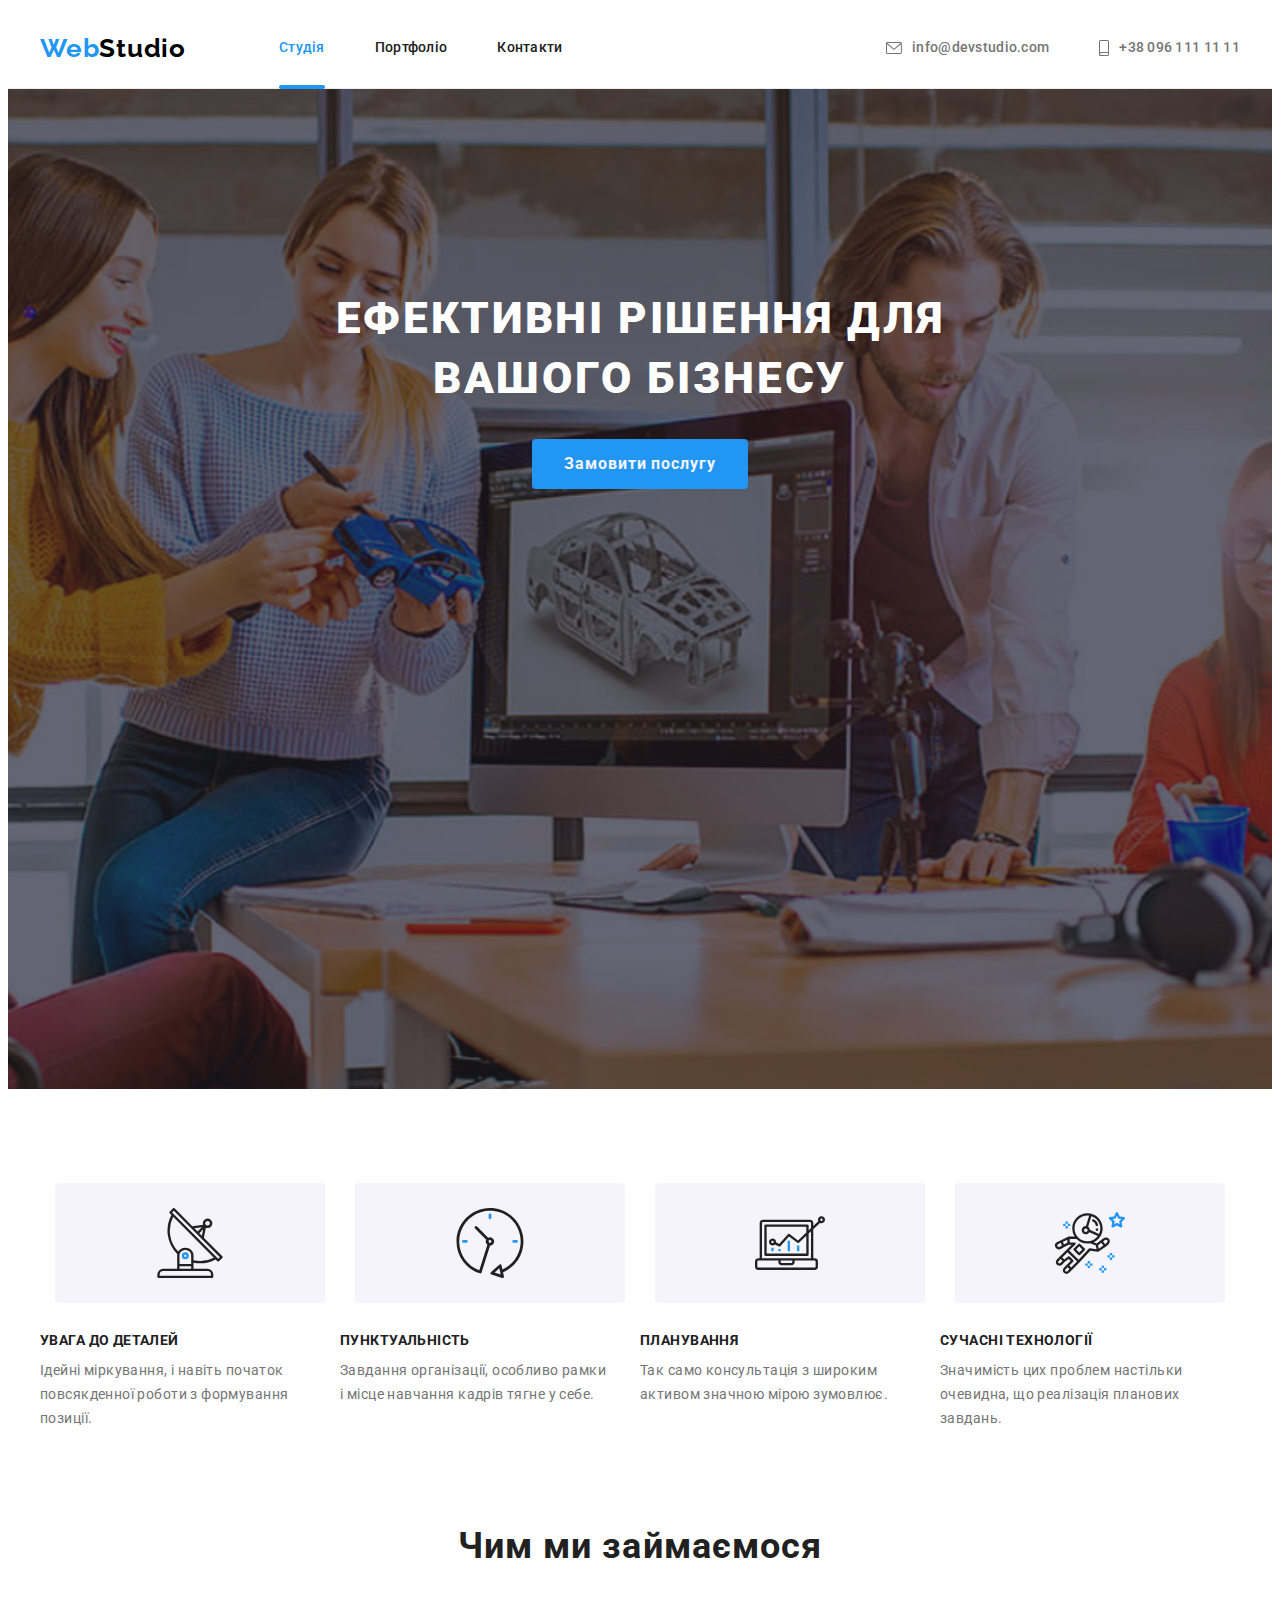
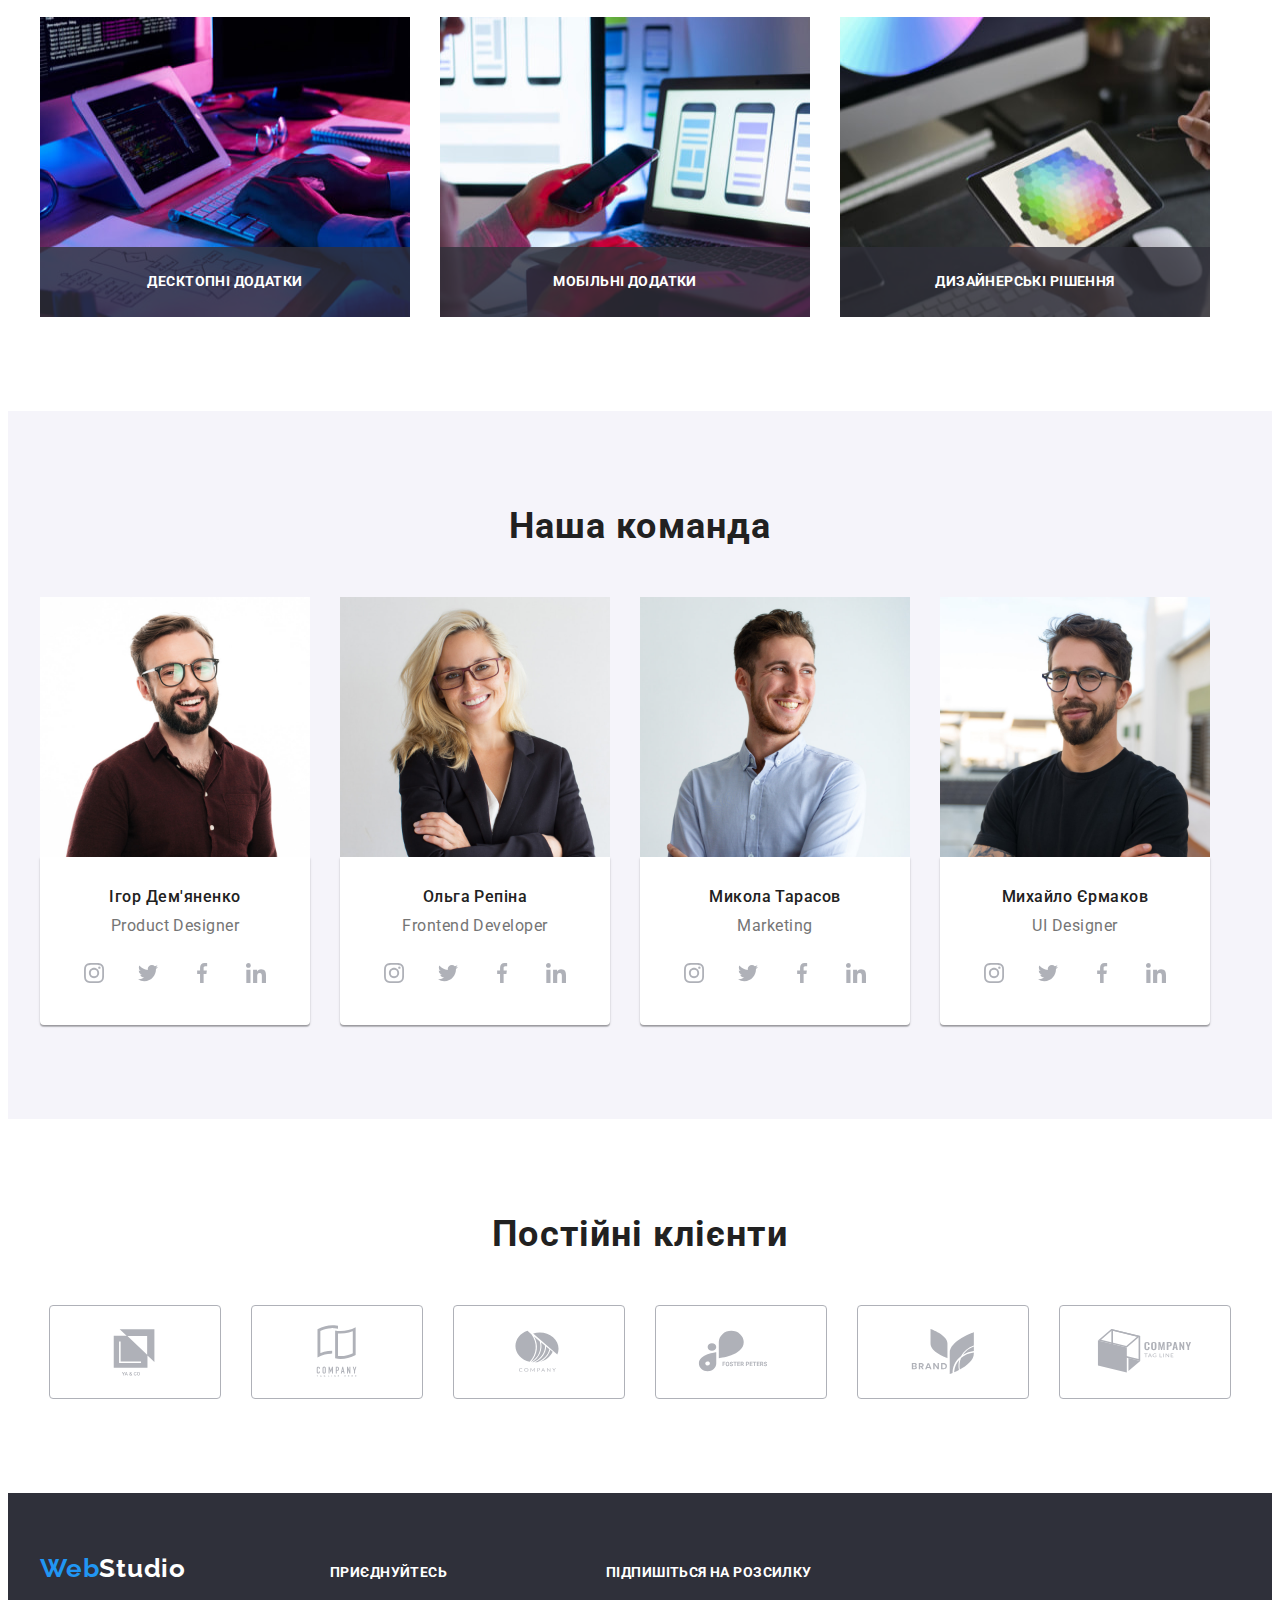
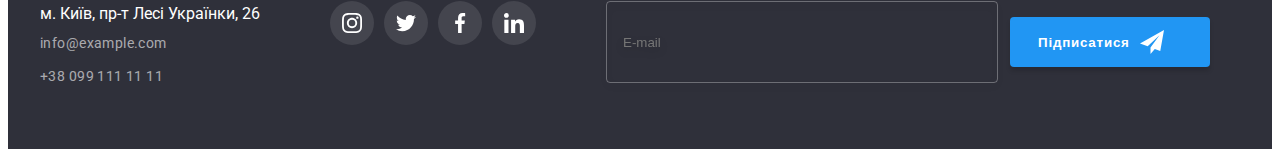
==== commit a9161ebc: "footer-form" ====
--- a/index.html
+++ b/index.html
@@ -631,6 +631,20 @@
             </li>
           </ul>
         </div>
+        <div>
+          <h3 class="footer-title">Підпишіться на розсилку</h3>
+          <form class="footer-form">
+            <label class="footer-form-label">
+              <input class="footer-form-input" type="text" name="mail" placeholder="E-mail" />
+            </label>
+            <button class="footer-form-button" type="submit">
+              Підписатися
+              <svg class="footer-form-icon" width="24" height="24">
+                <use href="./images/icons.svg#icon-send-footer"></use>
+              </svg>
+            </button>
+          </form>
+        </div>
       </div>
     </footer>
 
--- a/css/styles.css
+++ b/css/styles.css
@@ -549,6 +549,40 @@
   background-color: #2196f3;
 }
 
+.footer-form {
+  display: flex;
+  align-items: center;
+  gap: 12px;
+}
+
+.footer-form-input {
+  width: 358px;
+  height: 50px;
+  padding: 15px 16px;
+  background-color: transparent;
+  border: 1px solid rgba(255, 255, 255, 0.3);
+  filter: drop-shadow(0px 4px 4px rgba(0, 0, 0, 0.15));
+  border-radius: 4px;
+}
+
+.footer-form-button {
+  display: flex;
+  align-items: center;
+  gap: 10px;
+  width: 200px;
+  height: 50px;
+  padding: 10px 28px;
+  font-weight: 700;
+  line-height: 1.88;
+  letter-spacing: 0.06em;
+  color: var(--secondary-light-txt-clr);
+  background-color: var(--accent-txt-color);
+  box-shadow: 0px 4px 4px rgba(0, 0, 0, 0.15);
+  border: none;
+  border-radius: 4px;
+  cursor: pointer;
+}
+
 /* Portfolio page */
 
 .btn-list {
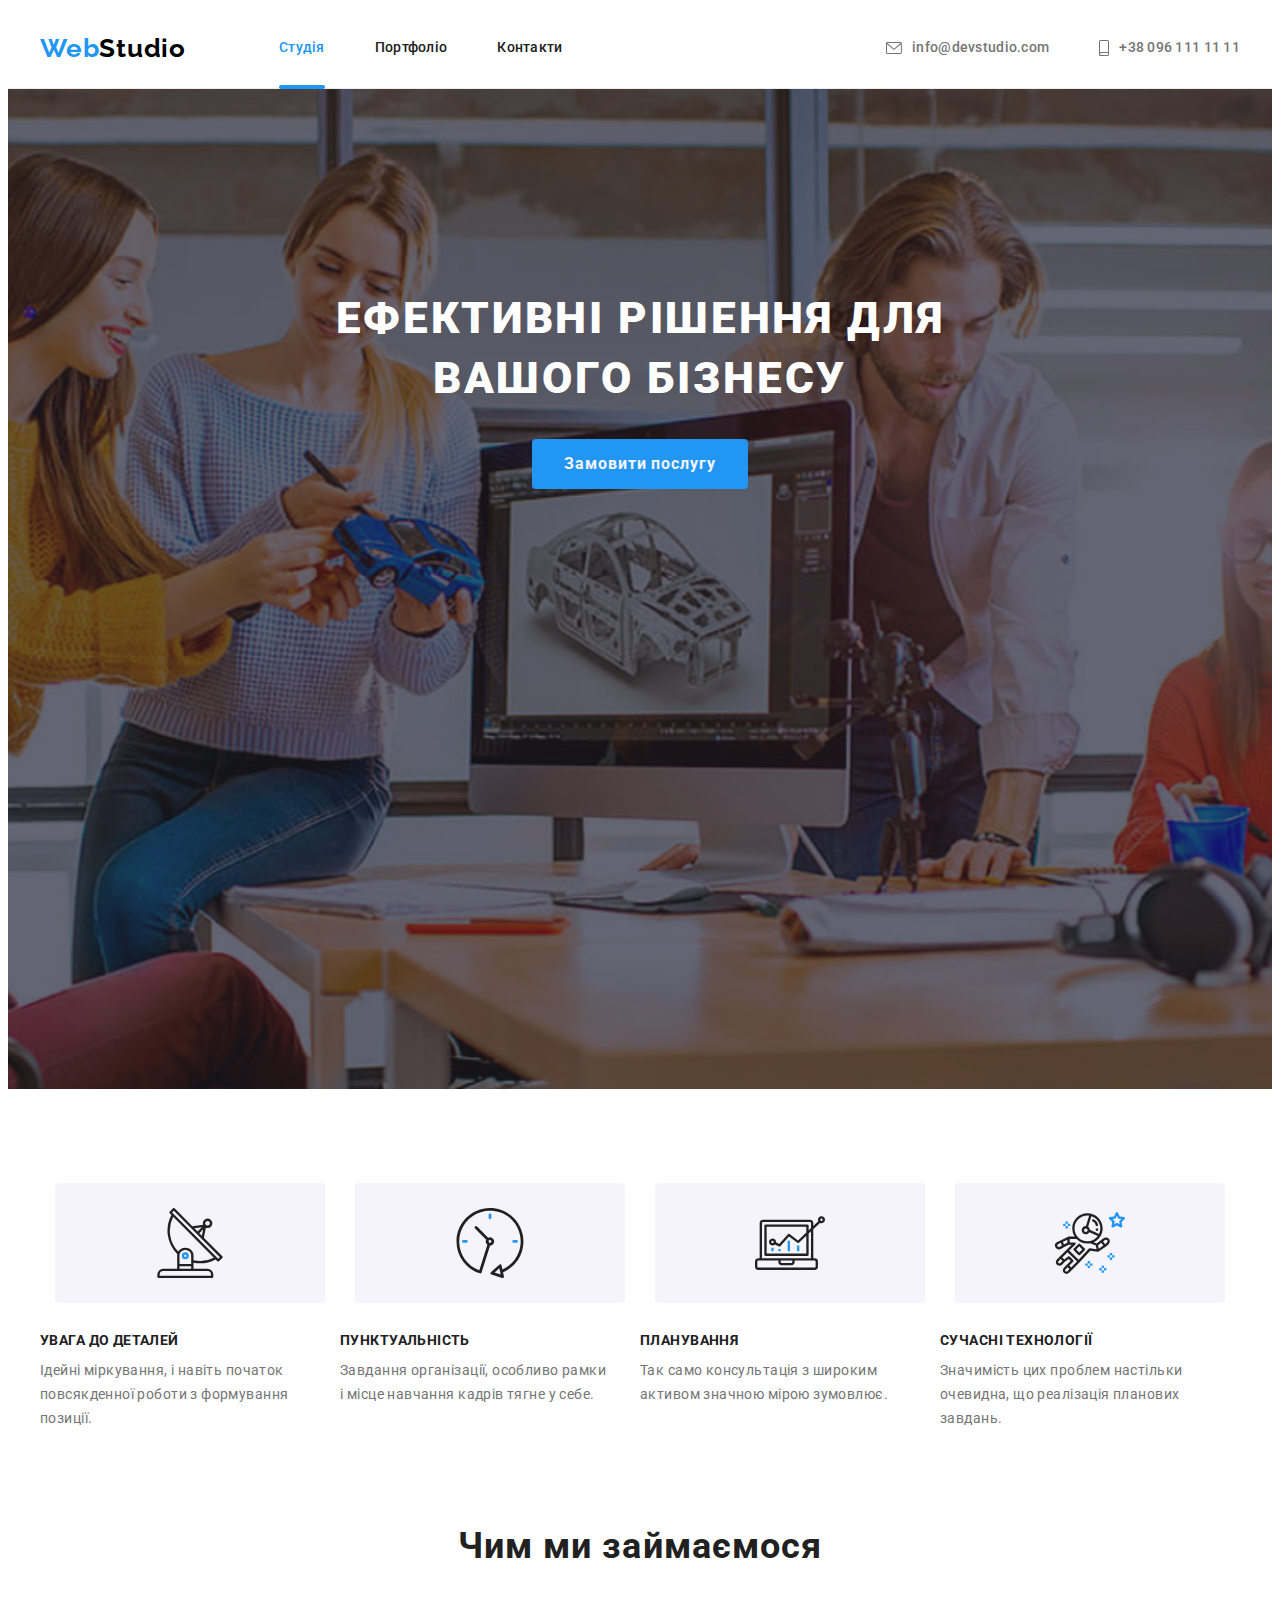
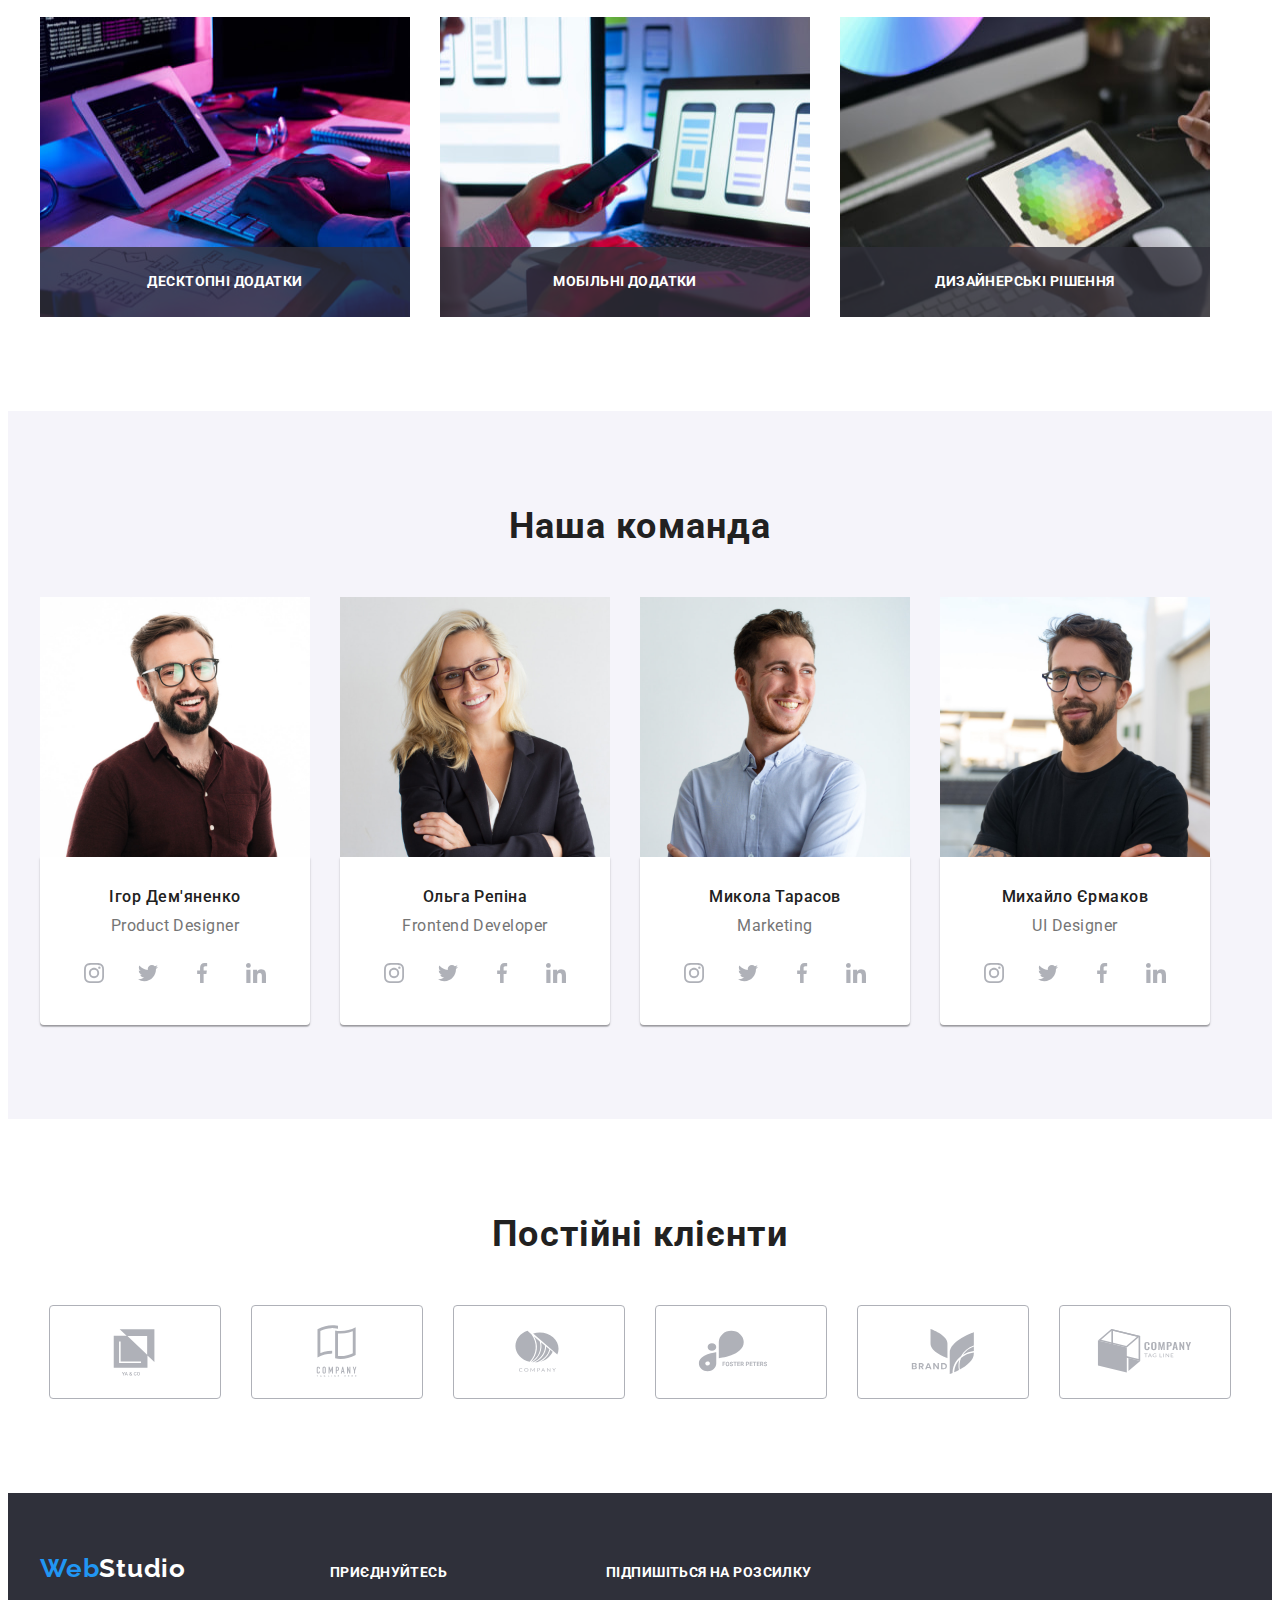
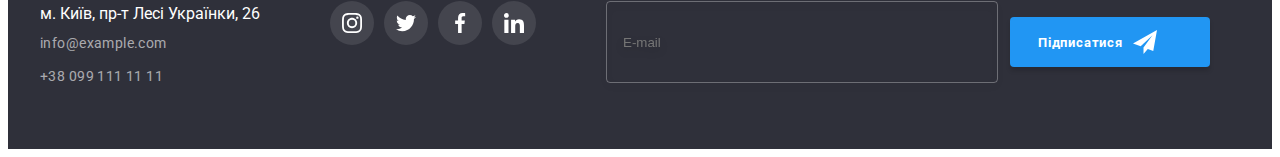
==== commit c77322d1: "add main form" ====
--- a/index.html
+++ b/index.html
@@ -657,6 +657,59 @@
             <use href="./images/icons.svg#close-modal"></use>
           </svg>
         </button>
+
+        <!-- Modal form -->
+
+        <form class="form">
+          <strong class="form-title">Залиште свої дані, ми вам передзвонимо</strong>
+          <div class="form-group" role="group">
+            <label class="form-label">
+              <span class="form-text">Ім'я</span>
+              <input class="form-input" type="text" name="user-name" autofocus />
+              <svg class="form-icon" width="18" height="18">
+                <use href="./images/icons.svg#name-form"></use>
+              </svg>
+            </label>
+            <label class="form-label">
+              <span class="form-text">Телефон</span>
+              <input class="form-input" type="tel" name="user-phone" />
+              <svg class="form-icon" width="18" height="18">
+                <use href="./images/icons.svg#phone-form"></use>
+              </svg>
+            </label>
+            <label class="form-label">
+              <span class="form-text">Пошта</span>
+              <input class="form-input" type="email" name="user-mail" />
+              <svg class="form-icon" width="18" height="18">
+                <use href="./images/icons.svg#email-form"></use>
+              </svg>
+            </label>
+            <label class="form-label">
+              <span class="form-text">Коментар</span>
+              <textarea
+                class="form-message"
+                name="comentary"
+                rows="5"
+                placeholder="Введіть текст"
+              ></textarea>
+            </label>
+          </div>
+          <label class="form-agreement">
+            <input class="register-checkbox visually-hidden" type="checkbox" name="agreement" />
+            <svg class="register-icon" width="16" height="15">
+              <use class="register-icon-check" href="./images/icons.svg#icon-checkbox"></use>
+              <use
+                class="register-icon-uncheck"
+                href="./images/icons.svg#icon-checkbox-border"
+              ></use>
+            </svg>
+            <span class="register-agreement-text"
+              >Погоджуюся з розсилкою та приймаю
+              <a class="register-agreement-link" href="">Умови договору</a>
+            </span>
+          </label>
+          <button class="form-btn" type="submit">Відправити</button>
+        </form>
       </div>
     </div>
 
--- a/css/styles.css
+++ b/css/styles.css
@@ -221,7 +221,9 @@
 }
 
 .hero-btn,
-.portfolio-btn {
+.portfolio-btn,
+.form-btn,
+.footer-form-button {
   font-family: inherit;
   cursor: pointer;
   border: none;
@@ -560,17 +562,19 @@
   height: 50px;
   padding: 15px 16px;
   background-color: transparent;
+  color: rgba(255, 255, 255, 0.6);
   border: 1px solid rgba(255, 255, 255, 0.3);
   filter: drop-shadow(0px 4px 4px rgba(0, 0, 0, 0.15));
   border-radius: 4px;
+  outline: transparent;
 }
 
 .footer-form-button {
-  display: flex;
+  display: inline-flex;
   align-items: center;
   gap: 10px;
-  width: 200px;
-  height: 50px;
+  min-width: 200px;
+  min-height: 50px;
   padding: 10px 28px;
   font-weight: 700;
   line-height: 1.88;
@@ -578,9 +582,7 @@
   color: var(--secondary-light-txt-clr);
   background-color: var(--accent-txt-color);
   box-shadow: 0px 4px 4px rgba(0, 0, 0, 0.15);
-  border: none;
   border-radius: 4px;
-  cursor: pointer;
 }
 
 /* Portfolio page */
@@ -749,4 +751,160 @@
   border-radius: 50%;
   border: 1px solid rgba(0, 0, 0, 0.1);
   cursor: pointer;
-}
+  transition: fill var(--animation-fast);
+}
+
+.modal-btn:hover,
+.modal-btn:focus {
+  fill: #2196f3;
+}
+
+/* Modal form */
+
+.form {
+  padding: 40px 39px 40px 41px;
+}
+
+.form-title {
+  font-weight: 700;
+  font-size: 20px;
+  line-height: 1.15;
+  text-align: center;
+  letter-spacing: 0.03em;
+  margin-bottom: 12px;
+  color: var(--secondary-dark-txt-clr);
+  display: block;
+}
+
+.form-group {
+  margin-bottom: 20px;
+}
+
+.form-label {
+  position: relative;
+  display: block;
+  margin-bottom: 10px;
+}
+
+.form-label:last-child {
+  margin-bottom: 0;
+}
+
+.form-text {
+  display: block;
+  margin-bottom: 4px;
+  font-size: 12px;
+  line-height: 1.17;
+  letter-spacing: 0.01em;
+}
+
+.form-input {
+  width: 100%;
+  height: 40px;
+  padding: 11px 12px 11px 40px;
+  border: 1px solid rgba(33, 33, 33, 0.2);
+  border-radius: 4px;
+  outline: transparent;
+  cursor: pointer;
+  transition: border var(--animation-fast);
+}
+
+.form-input:hover,
+.form-input:focus {
+  border: 1px solid var(--accent-txt-color);
+}
+
+.form-input:hover + .form-icon,
+.form-input:focus + .form-icon {
+  fill: var(--accent-txt-color);
+}
+
+.form-icon {
+  position: absolute;
+  bottom: 11px;
+  left: 12px;
+  transition: fill var(--animation-fast);
+}
+
+.form-message {
+  width: 100%;
+  height: 120px;
+  font-size: 12px;
+  line-height: 14px;
+  letter-spacing: 0.01em;
+  color: rgba(117, 117, 117, 0.5);
+  border: 1px solid rgba(33, 33, 33, 0.2);
+  border-radius: 4px;
+  padding: 12px 16px;
+  outline: transparent;
+  resize: none;
+  transition: border var(--animation-fast);
+  cursor: pointer;
+}
+
+.form-message:hover,
+.form-message:focus {
+  border: 1px solid var(--accent-txt-color);
+}
+
+.form-agreement {
+  display: flex;
+  align-items: center;
+  justify-content: center;
+  margin-bottom: 30px;
+}
+
+.register-agreement-text {
+  font-size: 14px;
+  line-height: 1.71;
+  letter-spacing: 0.03em;
+  user-select: none;
+  margin-left: 8px;
+  text-underline-position: under;
+}
+
+.register-agreement-link {
+  font-size: 14px;
+  line-height: 1.71;
+  letter-spacing: 0.03em;
+  user-select: none;
+  color: var(--accent-txt-color);
+}
+
+.register-icon {
+  transition: var(--animation-fast);
+}
+
+.register-icon-check {
+  opacity: 0;
+  transition: var(--animation-fast);
+}
+
+.register-icon-uncheck {
+  transition: var(--animation-fast);
+}
+
+.register-checkbox:checked + .register-icon .register-icon-uncheck {
+  opacity: 0;
+}
+
+.register-checkbox:checked + .register-icon .register-icon-check {
+  opacity: 1;
+}
+
+.form-btn {
+  margin: 0 auto;
+  display: block;
+  width: 200px;
+  height: 50px;
+  padding: 10px 32px;
+  color: var(--secondary-light-txt-clr);
+  font-weight: 700;
+  font-size: 16px;
+  line-height: 1.88;
+  letter-spacing: 0.06em;
+  border-radius: 4px;
+  box-shadow: 0px 4px 4px rgba(0, 0, 0, 0.15);
+  background-color: var(--accent-txt-color);
+  user-select: none;
+}
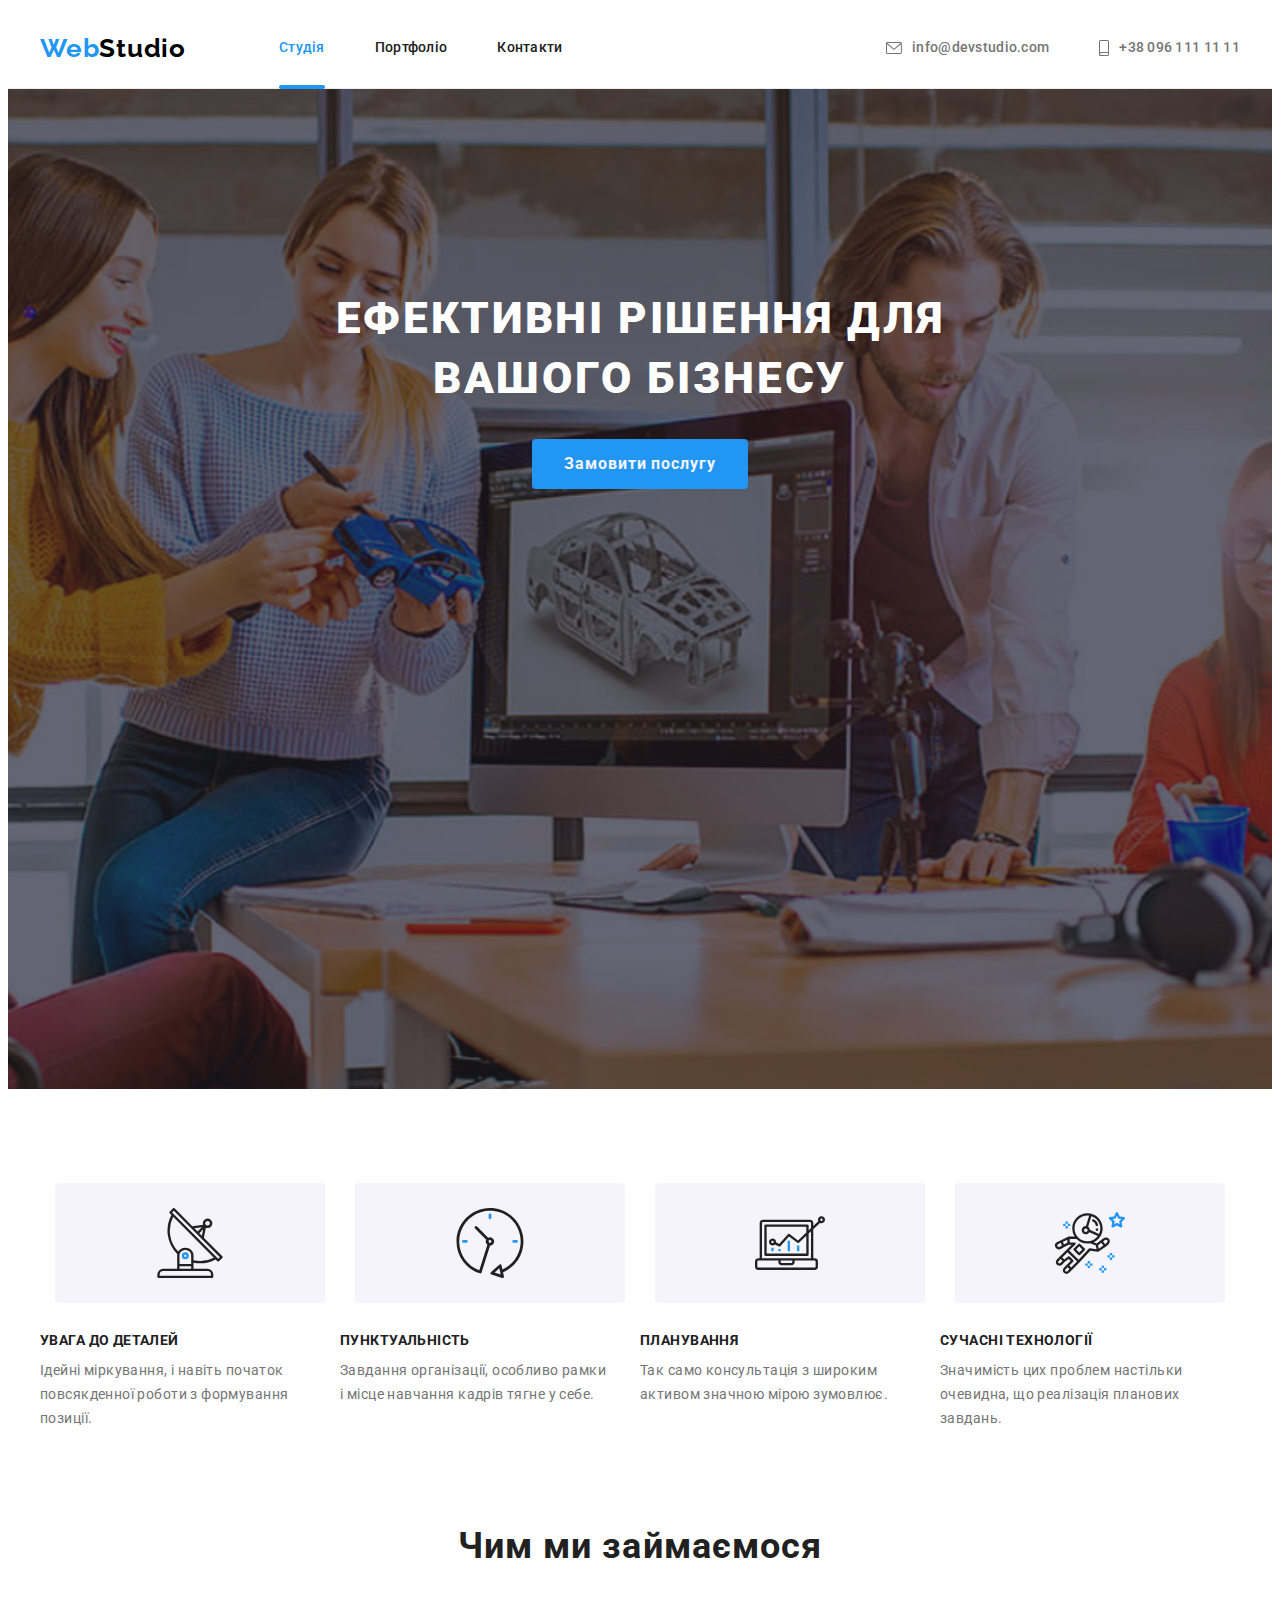
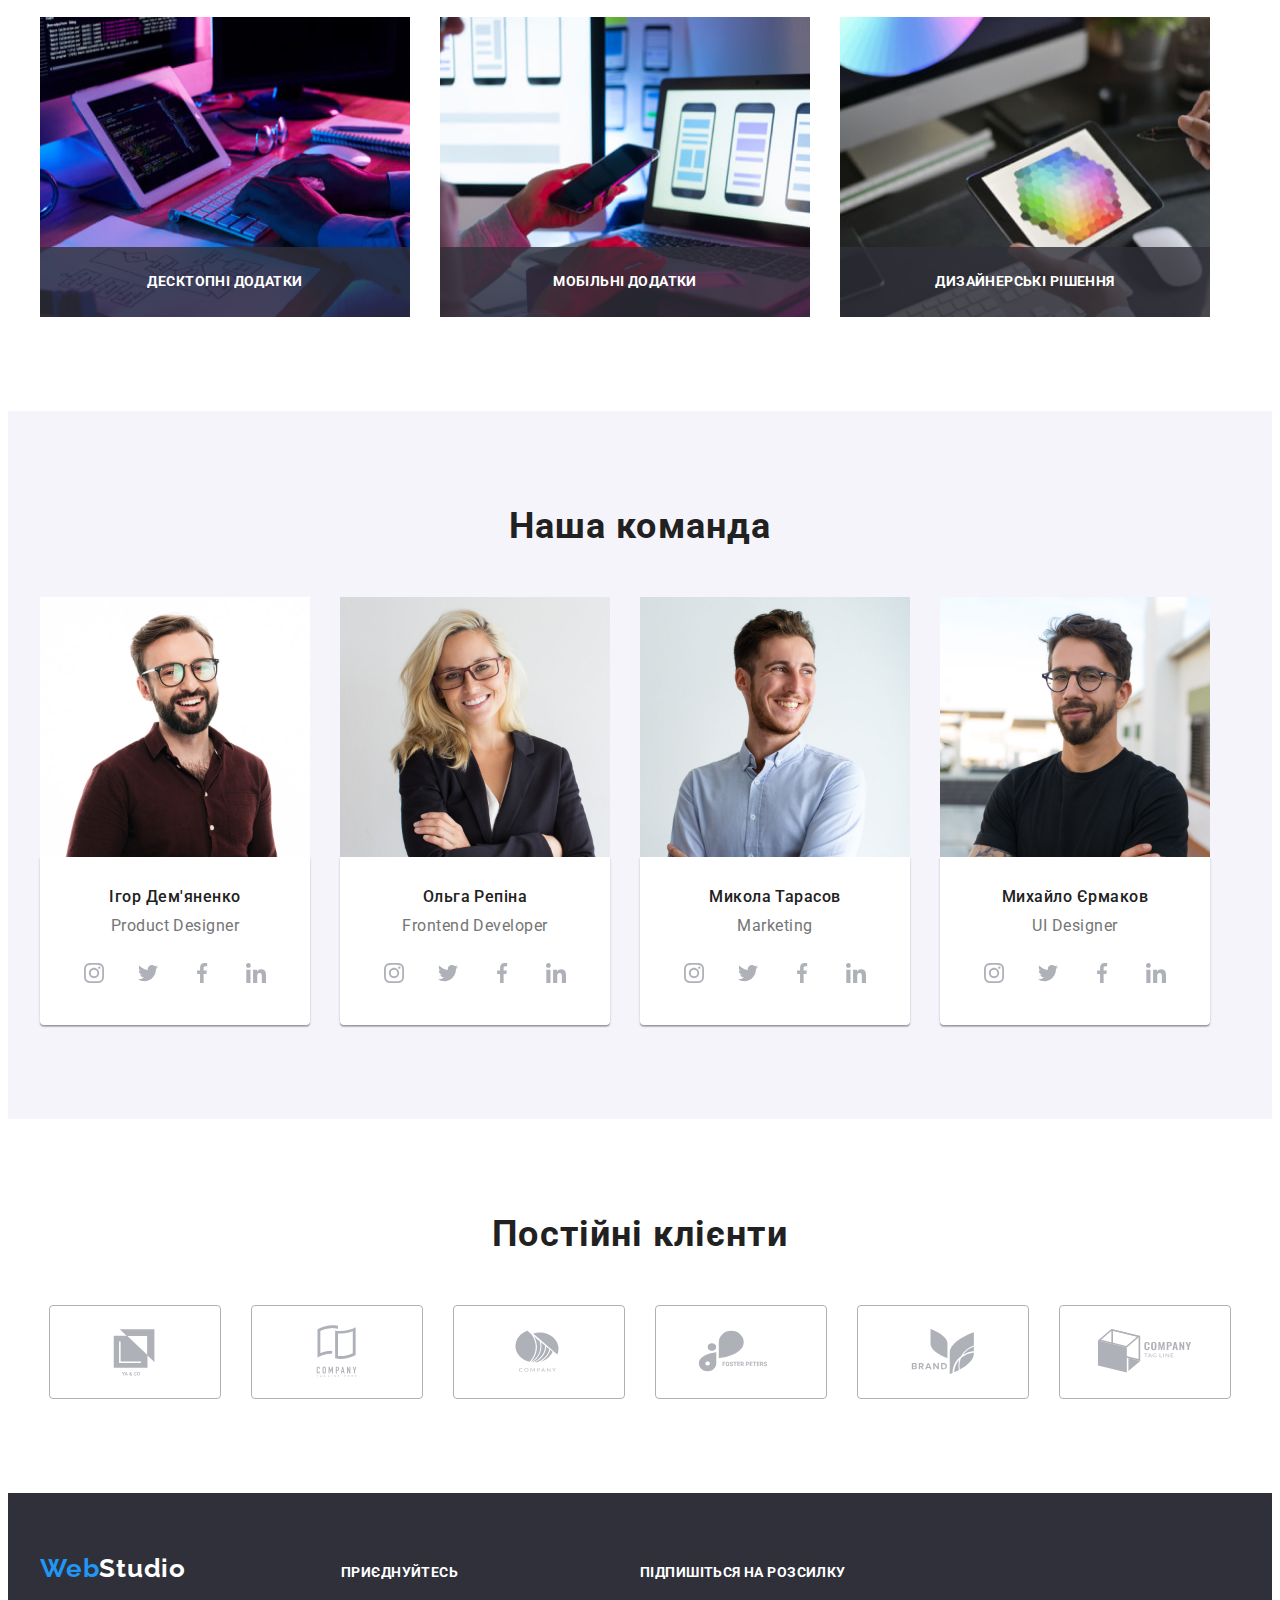
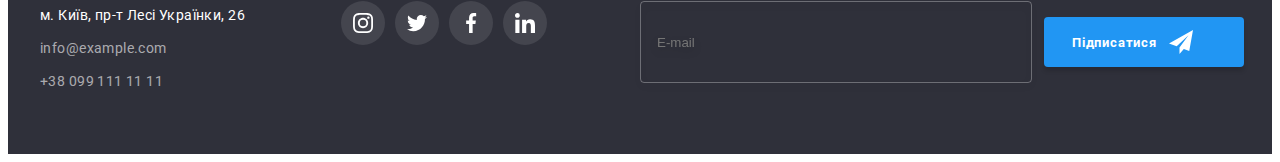
==== commit 5c5836e1: "change after review2" ====
--- a/index.html
+++ b/index.html
@@ -574,7 +574,7 @@
             </ul>
           </address>
         </div>
-        <div class="footer-box">
+        <div class="footer-social">
           <h3 class="footer-title">приєднуйтесь</h3>
           <ul class="box-list list">
             <li class="box-item">
@@ -631,12 +631,10 @@
             </li>
           </ul>
         </div>
-        <div>
+        <div class="footer-form-container">
           <h3 class="footer-title">Підпишіться на розсилку</h3>
           <form class="footer-form">
-            <label class="footer-form-label">
-              <input class="footer-form-input" type="text" name="mail" placeholder="E-mail" />
-            </label>
+            <input class="footer-form-input" type="text" name="mail" placeholder="E-mail" />
             <button class="footer-form-button" type="submit">
               Підписатися
               <svg class="footer-form-icon" width="24" height="24">
--- a/css/styles.css
+++ b/css/styles.css
@@ -475,6 +475,13 @@
   padding-bottom: 60px;
 }
 
+.footer-list {
+  font-size: 14px;
+  line-height: 1.71;
+  letter-spacing: 0.03em;
+  width: 231px;
+}
+
 .footer-item {
   margin-bottom: 9px;
 }
@@ -504,6 +511,14 @@
 .footer-link:hover,
 .footer-link:focus {
   color: var(--secondary-light-txt-clr);
+}
+
+.footer-box {
+  margin-right: 70px;
+}
+
+.footer-social {
+  margin-right: 93px;
 }
 
 .footer-title {
@@ -520,7 +535,6 @@
 
 .footer-container {
   display: flex;
-  gap: 70px;
   align-items: baseline;
 }
 
@@ -572,7 +586,7 @@
 .footer-form-button {
   display: inline-flex;
   align-items: center;
-  gap: 10px;
+  gap: 12px;
   min-width: 200px;
   min-height: 50px;
   padding: 10px 28px;
@@ -762,7 +776,7 @@
 /* Modal form */
 
 .form {
-  padding: 40px 39px 40px 41px;
+  padding: 40px;
 }
 
 .form-title {
@@ -872,16 +886,23 @@
 }
 
 .register-icon {
-  transition: var(--animation-fast);
+  transition: border var(--animation-fast), fill var(--animation-fast);
+  cursor: pointer;
+}
+
+.register-checkbox:hover + .register-icon,
+.register-checkbox:focus + .register-icon {
+  fill: var(--accent-txt-color);
+  /* border: 1px solid var(--accent-txt-color); */
 }
 
 .register-icon-check {
   opacity: 0;
-  transition: var(--animation-fast);
+  transition: opacity var(--animation-fast);
 }
 
 .register-icon-uncheck {
-  transition: var(--animation-fast);
+  transition: opacity var(--animation-fast);
 }
 
 .register-checkbox:checked + .register-icon .register-icon-uncheck {
